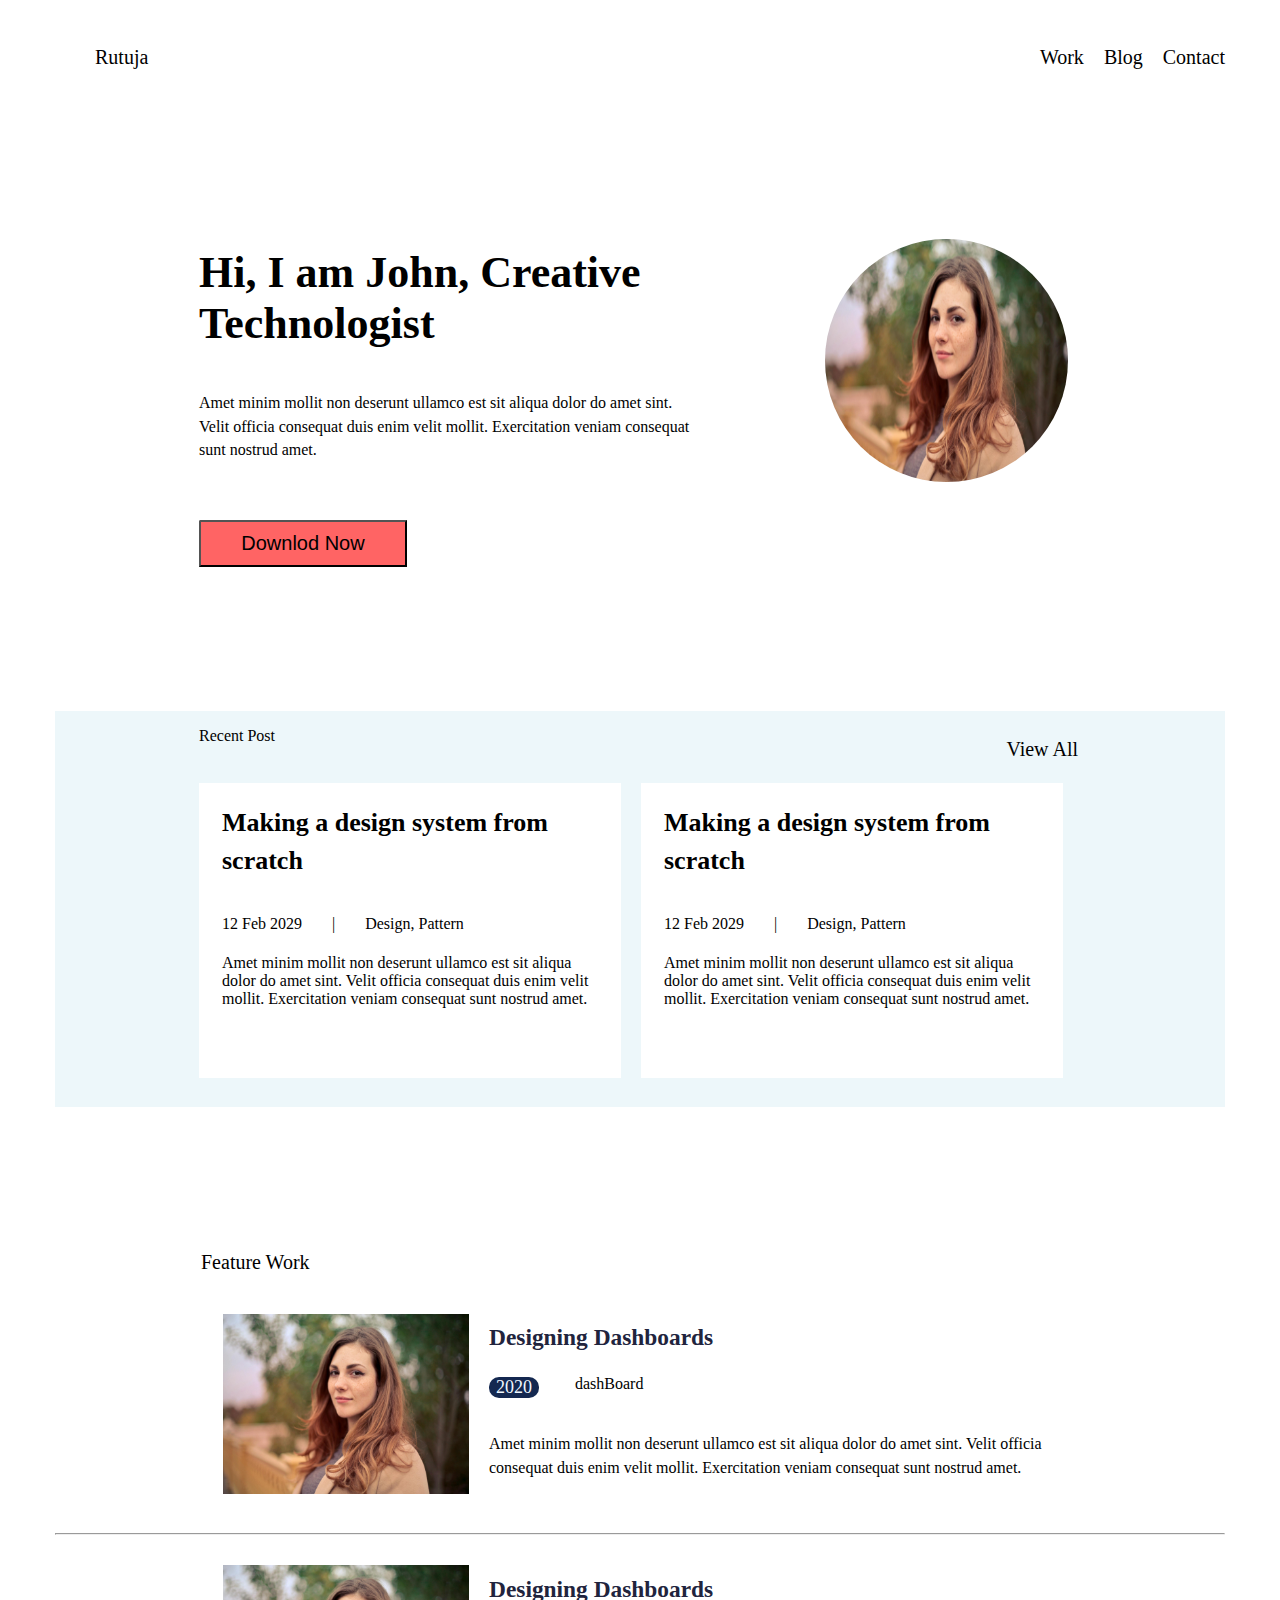
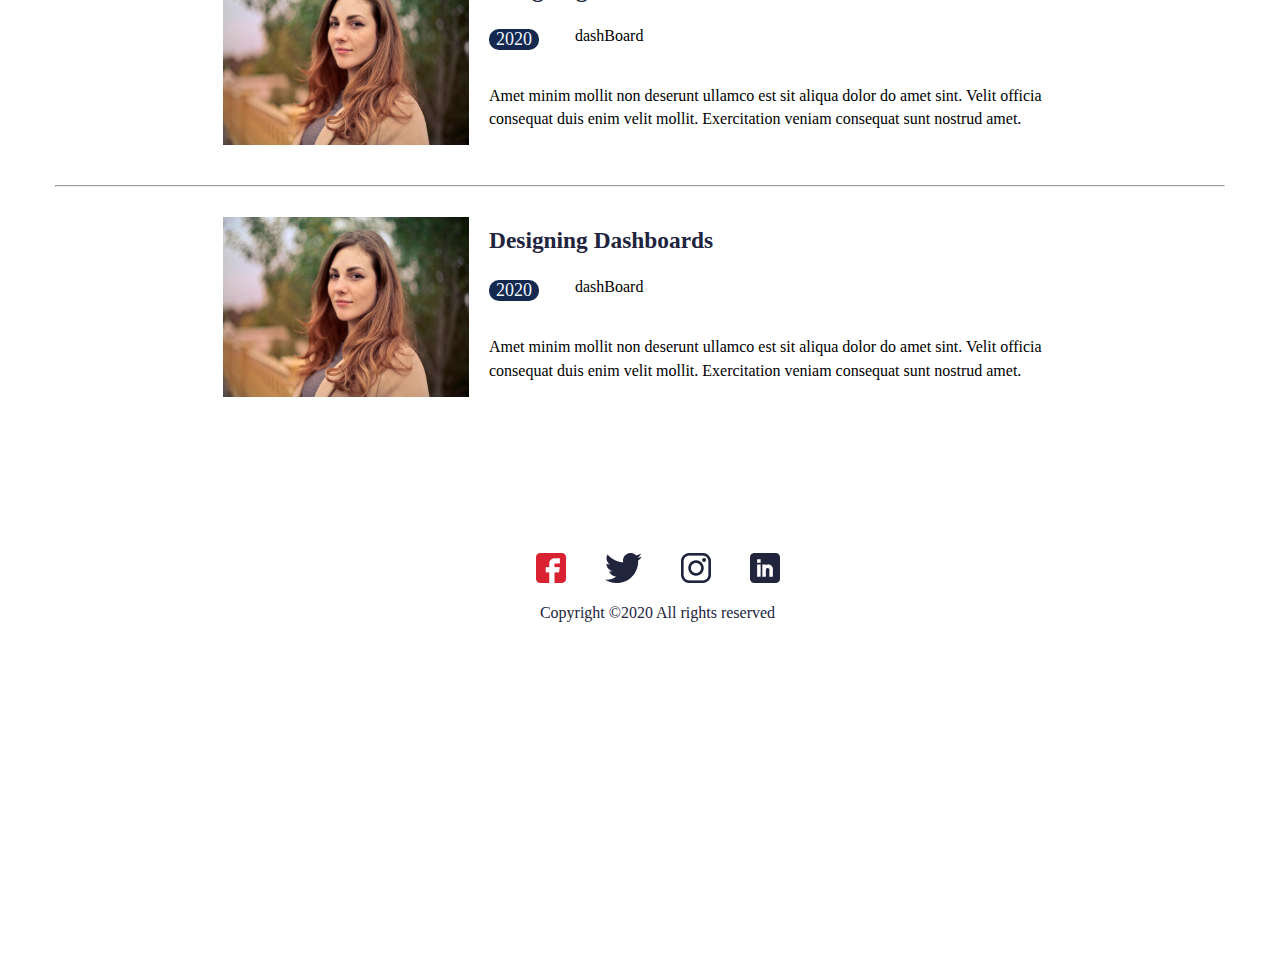
==== Assignment2/index.html @ 9e06f9a9 "Second Assignment" ====
<!DOCTYPE html>
<html lang="en">
<head>
    <meta charset="UTF-8">
    <meta name="viewport" content="width=device-width, initial-scale=1.0">
    <link rel="stylesheet" href="Css/Style.css">
    <title>Document</title>
</head>
<body>
    <div class="Container">
           <header class="Head">
             <div class="Logo">
                <ul>
                    <li><a href="#">Rutuja</a></li>
                </ul>
             </div>
                <ul class="Nav">
                    <li><a  class="nav"  href="#">Work</a></li>
                    <li><a  class="nav" href="#">Blog</a></li>
                    <li><a  class="nav" href="#">Contact</a></li>
                </ul>
           </header>

      
           <div class="MainContent">

             
              <div class="Content">
                <h1 class="Heading">Hi, I am John,
                    Creative Technologist</h1>
                <p class="paraOne">
                    Amet minim mollit non deserunt ullamco est sit aliqua dolor do amet sint. Velit officia consequat duis enim velit mollit. Exercitation veniam consequat sunt nostrud amet.
                </p>
                <button class="btn" ><a href="#">Downlod Now</a></button>
              </div>

               <div class="personLogo">
                <img class="profileImage" src="Images/person.jpg" alt="Person-profile">
               </div>
 
           </div>  

    </div>
 

    <div class="Post">
        <div class="PostHead">
             <div class="RecentPost">
                <p>Recent Post</p>
 
             </div>
             <div class="viewAll">
                <a href="#">View All</a>
             </div>

        </div>

        <div class="card">
                 <div class="CardOne one" >
                        <h3>Making a design system from scratch</h3>
                        <div class="Info">
                            <div>
                                12 Feb 2029
                            </div>
                            <span>|</span>
                            <div>
                                Design, Pattern
                            </div>
                        </div>
                         <p>Amet minim mollit non deserunt ullamco est sit aliqua dolor do amet sint. Velit officia consequat duis enim velit mollit. Exercitation veniam consequat sunt nostrud amet.</p>

                 </div>

                 <div class="CardOne two" >
                    <h3>Making a design system from scratch</h3>
                    <div class="Info">
                        <div>
                            12 Feb 2029
                        </div>
                        <span>|</span>
                        <div>
                            Design, Pattern
                        </div>
                    </div>
                     <p>Amet minim mollit non deserunt ullamco est sit aliqua dolor do amet sint. Velit officia consequat duis enim velit mollit. Exercitation veniam consequat sunt nostrud amet.</p>

             </div>
                 


        </div>





    </div>

    <div class="features">
         <div class="FeatureHead">
            <a href="#"> Feature Work</a>
         </div>


         <div class="content">

                <div class="Image">
                    <img src="Images/person.jpg" alt="Featues">
                </div>
                <div>
                <div class="FeaturesHeading">
                    <h3>Designing Dashboards</h3>
                </div>
                 <div class="Year">
                    <p class="yearColor">2020</p>
                    <p>dashBoard</p>
                 </div>

                <div class="FeatuesInformation">
                    <p>Amet minim mollit non deserunt ullamco est sit aliqua dolor do amet sint. Velit officia consequat duis enim velit mollit. Exercitation veniam consequat sunt nostrud amet.</p>
                </div>
                </div>
         </div>



         <hr>


         <div class="content">

            <div class="Image">
                <img src="Images/person.jpg" alt="Featues">
            </div>
            <div>
            <div class="FeaturesHeading">
                <h3>Designing Dashboards</h3>
            </div>
             <div class="Year">
                <p class="yearColor">2020</p>
                <p>dashBoard</p>
             </div>

            <div class="FeatuesInformation">
                <p>Amet minim mollit non deserunt ullamco est sit aliqua dolor do amet sint. Velit officia consequat duis enim velit mollit. Exercitation veniam consequat sunt nostrud amet.</p>
            </div>
            </div>
     </div>


     <hr>


     <div class="content">

        <div class="Image">
            <img src="Images/person.jpg" alt="Featues">
        </div>
        <div>
        <div class="FeaturesHeading">
            <h3>Designing Dashboards</h3>
        </div>
         <div class="Year">
            <p class="yearColor">2020</p>
            <p>dashBoard</p>
         </div>

        <div class="FeatuesInformation">
            <p>Amet minim mollit non deserunt ullamco est sit aliqua dolor do amet sint. Velit officia consequat duis enim velit mollit. Exercitation veniam consequat sunt nostrud amet.</p>
        </div>
        </div>
 </div>


    </div>


    <div class="Footer">

        <div class="FooterLogo">
            <a href="#"><img  src="Images/fb.png"/></a>
            <a href="#"><img  src="Images/Group.png"></a>
            <a href="#"><img  src="Images/insta.png"/></a>
            <a href="#"><img  src="Images/Linkedin.png"/></a>
        </div>
        <div class="text">
            <p>Copyright ©2020 All rights reserved </p>
        </div>
    </div>

 

</body>
</html>
---- Assignment2/Css/Style.css ----
.Container{
    margin: auto;
    width: 1170px;

    height: 559px;
    box-sizing:border-box;
}
.Head{
    display: flex;
    justify-content: space-between;
    margin-top: 27px;
}

ul{
    list-style: none;
    line-height: 29.38px;
    display: flex;
    justify-content:flex-end;
    gap:20px;    
}
a{
    text-decoration: none;
    font-size: 20px;
    color: black;

    width: 106px;
height: 43px;

}



.Content{
    margin-left: 144px;
}

.Heading{
    width: 506px;
    height: 105px;
    margin-top: 158px;
    font-size: 44px;
   
    
}
.paraOne{
    width: 497px;
height: 66px;
margin-top: 39px;


font-size: 16px;
font-weight: 400;
line-height: 23.5px;

}

.btn a{
    width: 167px;
    height: 21px; 
    font-size: 20px;
}
.btn{
    width: 208px;
  height: 47px;
  border-radius: 2px 0px 0px 0px;
  background-color: rgba(255, 100, 100, 1);
  margin-top: 47px;


}

.MainContent{
    display: flex;
    gap:120px;
}

.personLogo{
    width:243px;
    height: 243px;
}

.profileImage{
    width: 243px;
height: 243px;
margin-top: 150px;
border-radius: 50%;
}






/*----------------------------------------------------------------------------------------*/

.Post{
    
    margin: auto;
    width: 1170px;
    height: 396px;
    margin-top: 125px;
    box-sizing:border-box;
    background-color: rgba(237, 247, 250, 1);
}

.PostHead{
    display: flex;
    justify-content: space-between;
    margin-left: 144px;
    
}

.viewAll{
    margin-top: 27px;
    margin-right: 147px;
}

/*
 .movie-card:hover {
    transform: scale(1.03);
  }
  */

  .card{
    display: flex;
    gap:20px;
  }
  .CardOne{
     width: 422px;
     height: 295px;
     
     margin-top: 22px;
     background-color: rgba(255, 255, 255, 1);
     
  }

  .CardOne.one{
    margin-left: 144px;
  }
  .CardOne.two{
    margin-right: 146px;
  }
  .Info{
    display: flex;
    margin-left: 23px;
    gap:30px
  }

  .CardOne p{
    margin-top: 21px;
    margin-left: 23px;

    width: 368px;
    height: 117px;


  }

  .CardOne h3{
    margin-top: 21px;
    margin-left: 23px;
font-size: 26px;
line-height: 38.19px;
text-align: left;
width: 374px;
height: 85px;
}


/*-----------------------------------------------------------------------------------------------*/


.features{

    margin: auto;
    width: 1170px;
   
    margin-top: 125px;
    box-sizing:border-box;
   
}
.FeatureHead{
    margin-left: 146px;
    width: 152px;
font-size: 22px;
line-height: 60px;
text-align: left;

}

.FeaturesHeading{

    width: 305px;
    height: 44px;  
    font-size: 20px;
    line-height: 44.06px;
    color: rgba(33, 36, 61, 1);

}
.content{
    display: flex;
    gap:20px;
    margin-left: 22px;
}

.Image img{
    width: 246px;
height: 180px;
margin-left: 146px;
margin-top: 22px;


}

.Year{
    display: flex;
    gap:36px;
}

.FeatuesInformation{
    width: 594px;
height: 93px;
font-size: 16px;
line-height: 23.5px;

}

.yearColor{
    width: 50px;
    text-align: center;
    border-radius: 10px;
font-size: 18px;
background-color: rgba(20, 40, 80, 1);
color: aliceblue;
}

/*---------------------------------------------------------------------------------------------------*/
.Footer{
    margin: auto;
    width: 1170px;
    height: 396px;
    margin-top: 125px;
    box-sizing:border-box;
}

.FooterLogo{
     text-align: center;
}
.FooterLogo a{
    margin-left: 35px;
}

.text{
    text-align: center;
    
}
.text p{
    margin-left: 35px;
    color: rgba(33, 36, 61, 1);
    ;
}



@media screen and (max-width: 767px) {
    /* General Container and Body adjustments */
    .Container {
        width: 100%;
        padding: 10px;
    }

    .Head {
        align-items: center;
        margin-top: 20px;
    }

    

}
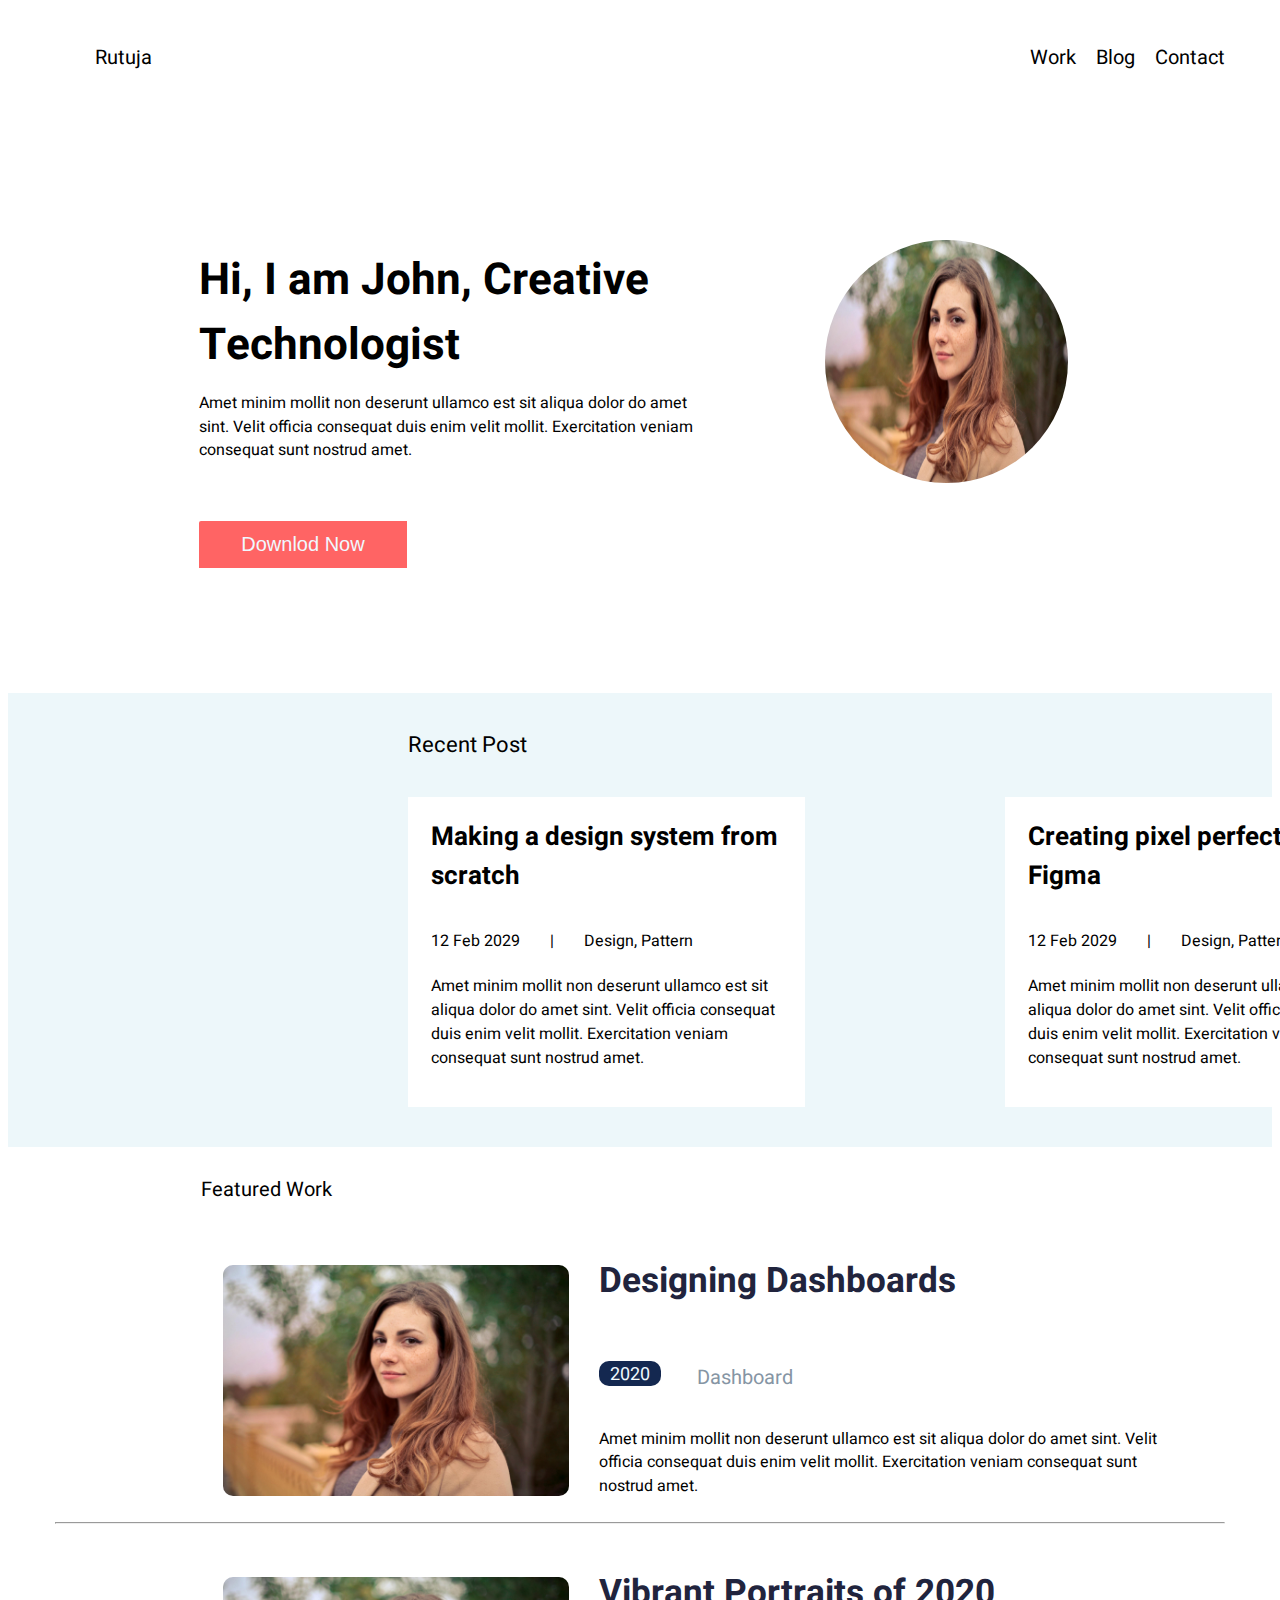
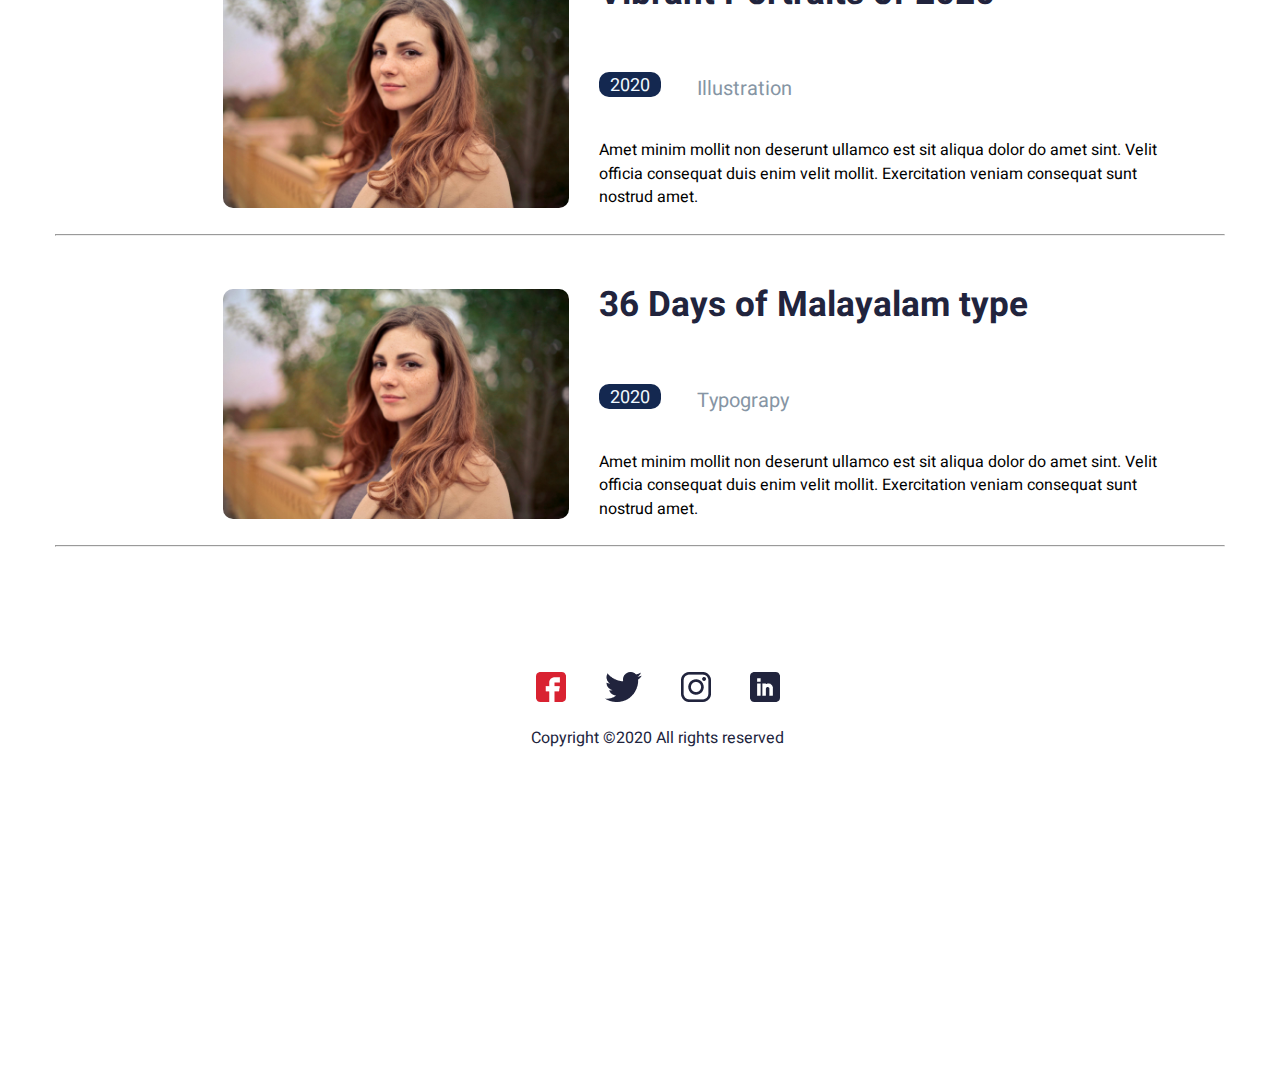
==== commit 69efd306: "Your commit message" ====
--- a/Assignment2/index.html
+++ b/Assignment2/index.html
@@ -3,10 +3,14 @@
 <head>
     <meta charset="UTF-8">
     <meta name="viewport" content="width=device-width, initial-scale=1.0">
+    <link rel="preconnect" href="https://fonts.googleapis.com">
+<link rel="preconnect" href="https://fonts.gstatic.com" crossorigin>
+<link href="https://fonts.googleapis.com/css2?family=DM+Sans:ital,opsz,wght@0,9..40,100..1000;1,9..40,100..1000&family=Heebo&family=Montserrat&family=Open+Sans:ital,wght@0,300..800;1,300..800&display=swap" rel="stylesheet">
     <link rel="stylesheet" href="Css/Style.css">
     <title>Document</title>
 </head>
 <body>
+    <main class="ContainerMain">
     <div class="Container">
            <header class="Head">
              <div class="Logo">
@@ -72,7 +76,7 @@
                  </div>
 
                  <div class="CardOne two" >
-                    <h3>Making a design system from scratch</h3>
+                    <h3>Creating pixel perfect icons in Figma</h3>
                     <div class="Info">
                         <div>
                             12 Feb 2029
@@ -98,7 +102,7 @@
 
     <div class="features">
          <div class="FeatureHead">
-            <a href="#"> Feature Work</a>
+            <a href="#"> Featured Work</a>
          </div>
 
 
@@ -107,13 +111,17 @@
                 <div class="Image">
                     <img src="Images/person.jpg" alt="Featues">
                 </div>
-                <div>
+                <div class="featuresContent">
                 <div class="FeaturesHeading">
                     <h3>Designing Dashboards</h3>
                 </div>
                  <div class="Year">
+                 <div >
                     <p class="yearColor">2020</p>
-                    <p>dashBoard</p>
+                </div>
+                   <div class="work">
+                    <p>Dashboard</p>
+                </div>
                  </div>
 
                 <div class="FeatuesInformation">
@@ -134,11 +142,15 @@
             </div>
             <div>
             <div class="FeaturesHeading">
-                <h3>Designing Dashboards</h3>
+                <h3>Vibrant Portraits of 2020</h3>
             </div>
              <div class="Year">
-                <p class="yearColor">2020</p>
-                <p>dashBoard</p>
+                <div >
+                    <p class="yearColor">2020</p>
+                </div>
+                   <div class="work">
+                    <p>Illustration</p>
+                </div>
              </div>
 
             <div class="FeatuesInformation">
@@ -158,11 +170,15 @@
         </div>
         <div>
         <div class="FeaturesHeading">
-            <h3>Designing Dashboards</h3>
+            <h3>36 Days of Malayalam type</h3>
         </div>
          <div class="Year">
-            <p class="yearColor">2020</p>
-            <p>dashBoard</p>
+            <div >
+                <p class="yearColor">2020</p>
+            </div>
+               <div class="work">
+                <p>Typograpy</p>
+            </div>
          </div>
 
         <div class="FeatuesInformation">
@@ -170,7 +186,7 @@
         </div>
         </div>
  </div>
-
+<hr>
 
     </div>
 
@@ -178,7 +194,7 @@
     <div class="Footer">
 
         <div class="FooterLogo">
-            <a href="#"><img  src="Images/fb.png"/></a>
+            <a  href="#"><img  src="Images/fb.png"/></a>
             <a href="#"><img  src="Images/Group.png"></a>
             <a href="#"><img  src="Images/insta.png"/></a>
             <a href="#"><img  src="Images/Linkedin.png"/></a>
@@ -188,7 +204,7 @@
         </div>
     </div>
 
- 
+</main>
 
 </body>
 </html>--- a/Assignment2/Css/Style.css
+++ b/Assignment2/Css/Style.css
@@ -1,15 +1,24 @@
-
+.ContainerMain{
+    margin: 0;
+    padding: 0;
+    box-sizing: border-box;
+    margin: auto;
+    width: 100%;
+    font-family: "Heebo", serif;
+    
+}
 .Container{
     margin: auto;
     width: 1170px;
-
-    height: 559px;
-    box-sizing:border-box;
-}
+}
+
+
+
 .Head{
     display: flex;
     justify-content: space-between;
     margin-top: 27px;
+    
 }
 
 ul{
@@ -18,12 +27,17 @@
     display: flex;
     justify-content:flex-end;
     gap:20px;    
+    
+}
+a:hover{
+    transform: scale(1.1);
+    color: brown;
 }
 a{
     text-decoration: none;
     font-size: 20px;
     color: black;
-
+     
     width: 106px;
 height: 43px;
 
@@ -59,15 +73,21 @@
     width: 167px;
     height: 21px; 
     font-size: 20px;
+    color: aliceblue;
 }
 .btn{
     width: 208px;
+    border: rgba(255, 100, 100, 1);
   height: 47px;
   border-radius: 2px 0px 0px 0px;
   background-color: rgba(255, 100, 100, 1);
   margin-top: 47px;
 
 
+}
+
+.btn:hover{
+    transform: scale(1.1);
 }
 
 .MainContent{
@@ -96,51 +116,55 @@
 
 .Post{
     
-    margin: auto;
-    width: 1170px;
-    height: 396px;
+    
+    width: 100%;
+    padding-left: 400px;
     margin-top: 125px;
     box-sizing:border-box;
     background-color: rgba(237, 247, 250, 1);
 }
 
 .PostHead{
+    
+    width: 1170px;
     display: flex;
     justify-content: space-between;
-    margin-left: 144px;
+   
     
 }
 
 .viewAll{
     margin-top: 27px;
     margin-right: 147px;
-}
-
-/*
- .movie-card:hover {
-    transform: scale(1.03);
-  }
-  */
+    font-size: 16px;
+}
 
   .card{
-    display: flex;
-    gap:20px;
+     margin-right: 200px;
+    display: flex;
+   gap:200px;
+    padding-bottom: 40px;
+  }
+
+  .CardOne:hover{
+    transform: scale(-10px);
+    box-shadow: 0 6px 10px rgba(0,0,0,0.15);
   }
   .CardOne{
-     width: 422px;
-     height: 295px;
-     
-     margin-top: 22px;
+    width: 418px; 
+
      background-color: rgba(255, 255, 255, 1);
-     
-  }
-
-  .CardOne.one{
-    margin-left: 144px;
-  }
-  .CardOne.two{
-    margin-right: 146px;
-  }
+  }
+
+
+  
+
+  .RecentPost{
+    font-size: 22px;
+    line-height: 60px;
+  }
+
+  
   .Info{
     display: flex;
     margin-left: 23px;
@@ -175,40 +199,42 @@
 
     margin: auto;
     width: 1170px;
-   
-    margin-top: 125px;
-    box-sizing:border-box;
-   
+    margin-top: 12px;
 }
 .FeatureHead{
     margin-left: 146px;
-    width: 152px;
 font-size: 22px;
 line-height: 60px;
-text-align: left;
 
 }
 
 .FeaturesHeading{
 
-    width: 305px;
-    height: 44px;  
-    font-size: 20px;
-    line-height: 44.06px;
+    width: 500px;
+    font-size: 30px;
     color: rgba(33, 36, 61, 1);
 
 }
+.FeaturesHeading:hover{
+    color: rgb(56, 2, 2);
+
+}
 .content{
     display: flex;
-    gap:20px;
+    gap:30px;
     margin-left: 22px;
 }
 
+.content:hover{
+    transform: scale(-10px);
+    box-shadow: 0 6px 10px rgba(0,0,0,0.15);
+  }
+
 .Image img{
-    width: 246px;
-height: 180px;
+    width: 346px;
 margin-left: 146px;
-margin-top: 22px;
+margin-top: 45px;
+border-radius: 10px;
 
 
 }
@@ -220,19 +246,27 @@
 
 .FeatuesInformation{
     width: 594px;
-height: 93px;
 font-size: 16px;
 line-height: 23.5px;
 
 }
 
+.work{
+    font-size: 20px;
+    color: rgba(134, 149, 164, 1);
+}
+
 .yearColor{
-    width: 50px;
+
+
+    width: 62px;
+height: 25px;
+
     text-align: center;
     border-radius: 10px;
-font-size: 18px;
-background-color: rgba(20, 40, 80, 1);
-color: aliceblue;
+    font-size: 18px;
+    background-color: rgba(20, 40, 80, 1);
+    color: aliceblue;
 }
 
 /*---------------------------------------------------------------------------------------------------*/
@@ -247,8 +281,13 @@
 .FooterLogo{
      text-align: center;
 }
+
+
 .FooterLogo a{
     margin-left: 35px;
+}
+.FooterLogo img:hover{
+    transform: scale(1.2);
 }
 
 .text{
@@ -275,6 +314,254 @@
         margin-top: 20px;
     }
 
-    
-
-}
+    .MainContent{
+        flex-direction: column-reverse;
+        justify-content: center; 
+    }
+    .Content{
+        width: 312px;
+        margin-right: 43px;
+    }
+    .personLogo{
+        margin-left: 57px;
+    }
+
+
+    .Heading{
+        width: 312px;
+        height: 120px;
+        margin-right: 500px;
+        
+    }
+
+    .paraOne{
+        width: 312px;
+        margin-right: 500px;
+        margin-top: 90px;
+    }
+
+    .card{
+        flex-direction: column-reverse;
+    }
+
+    .PostHead{
+        align-items: center;
+        margin-top: 20px;
+        margin-right: 500px;
+    }
+
+
+    .Post{
+        width: 100%;
+        padding: 10px;
+    }
+    .features{
+        width: 100%;
+        padding: 10px; 
+    }
+
+    .content{
+        flex-direction: column;
+    }
+
+
+
+
+    
+    .Container {
+        width: 375px; 
+        padding: 20px;
+       
+    }
+
+    .Head {
+        justify-content: space-between;
+        align-items: center;
+        padding: 10px;
+    }
+
+
+    .MainContent {
+        
+        justify-content: space-between;
+        align-items: center;
+    }
+
+    .features{
+        width: 100%;
+        flex-direction: column;
+    }
+
+    .content{
+        width: 767px;
+        flex-direction: column;
+    }
+
+    .CardOne {
+       
+        padding: 20px;
+        border: 1px solid #ddd;
+        border-radius: 8px;
+    }
+
+    .FeaturesHeading h3 {
+        font-size: 18px;
+    }
+
+    .PostHead{
+        width: 767px;
+        justify-content: space-between;
+        flex-wrap: wrap;
+    }
+
+    .Year p {
+        font-size: 14px;
+        margin-right: 10px;
+    }
+
+    .FeatuesInformation {
+        width: 100%;
+        font-size: 12px;
+       
+    }
+
+    .Image img {
+        width: 346px;
+        margin-top: 45px;
+        border-radius: 10px;
+    }
+
+
+  
+
+
+}
+
+
+
+
+
+/* @media screen and (max-width: 320px) {
+   
+   
+
+    
+   
+
+    .Logo ul {
+        list-style-type: none;
+    }
+
+    .Logo ul li a {
+        font-size: 24px;
+        font-weight: bold;
+    }
+
+    .Nav {
+        display: flex;
+        gap: 20px;
+    }
+
+    .Nav li a {
+        text-decoration: none;
+        font-size: 16px;
+        color: #333;
+    }
+
+   
+   
+
+    .Heading {
+        font-size: 36px;
+        margin-right: 30px;
+        line-height: 1.4;
+    }
+
+    .paraOne {
+        font-size: 18px;
+        max-width: 600px;
+    }
+
+    .btn a {
+        text-decoration: none;
+        color: #fff;
+        background-color: #007bff;
+        padding: 10px 20px;
+        border-radius: 5px;
+    }
+
+    .personLogo {
+        margin-left: 50px;
+    }
+
+    .card {
+        display: flex;
+        gap: 20px;
+        flex-wrap: wrap;
+        justify-content: space-between;
+    }
+
+    
+
+    .CardOne h3 {
+        font-size: 18px;
+        margin-bottom: 10px;
+    }
+
+    .CardOne .Info {
+        font-size: 14px;
+        color: #777;
+        margin-bottom: 10px;
+    }
+
+    .PostHead {
+        display: flex;
+        justify-content: space-between;
+        align-items: center;
+    }
+
+    .viewAll a {
+        font-size: 16px;
+        text-decoration: none;
+        color: #007bff;
+    }
+
+    
+    .features {
+        margin-top: 40px;
+    }
+
+    .FeatureHead a {
+        font-size: 22px;
+        font-weight: bold;
+    }
+
+    .featuresContent {
+        display: flex;
+        gap: 20px;
+        flex-wrap: wrap;
+        justify-content: space-between;
+    }
+
+    
+    
+  
+    .Footer {
+        display: flex;
+        justify-content: space-between;
+        align-items: center;
+        margin-top: 40px;
+    }
+
+    .FooterLogo a img {
+        width: 24px;
+        height: 24px;
+        margin: 0 10px;
+    }
+
+    .text p {
+        font-size: 14px;
+        color: #777;
+    }
+} */
+
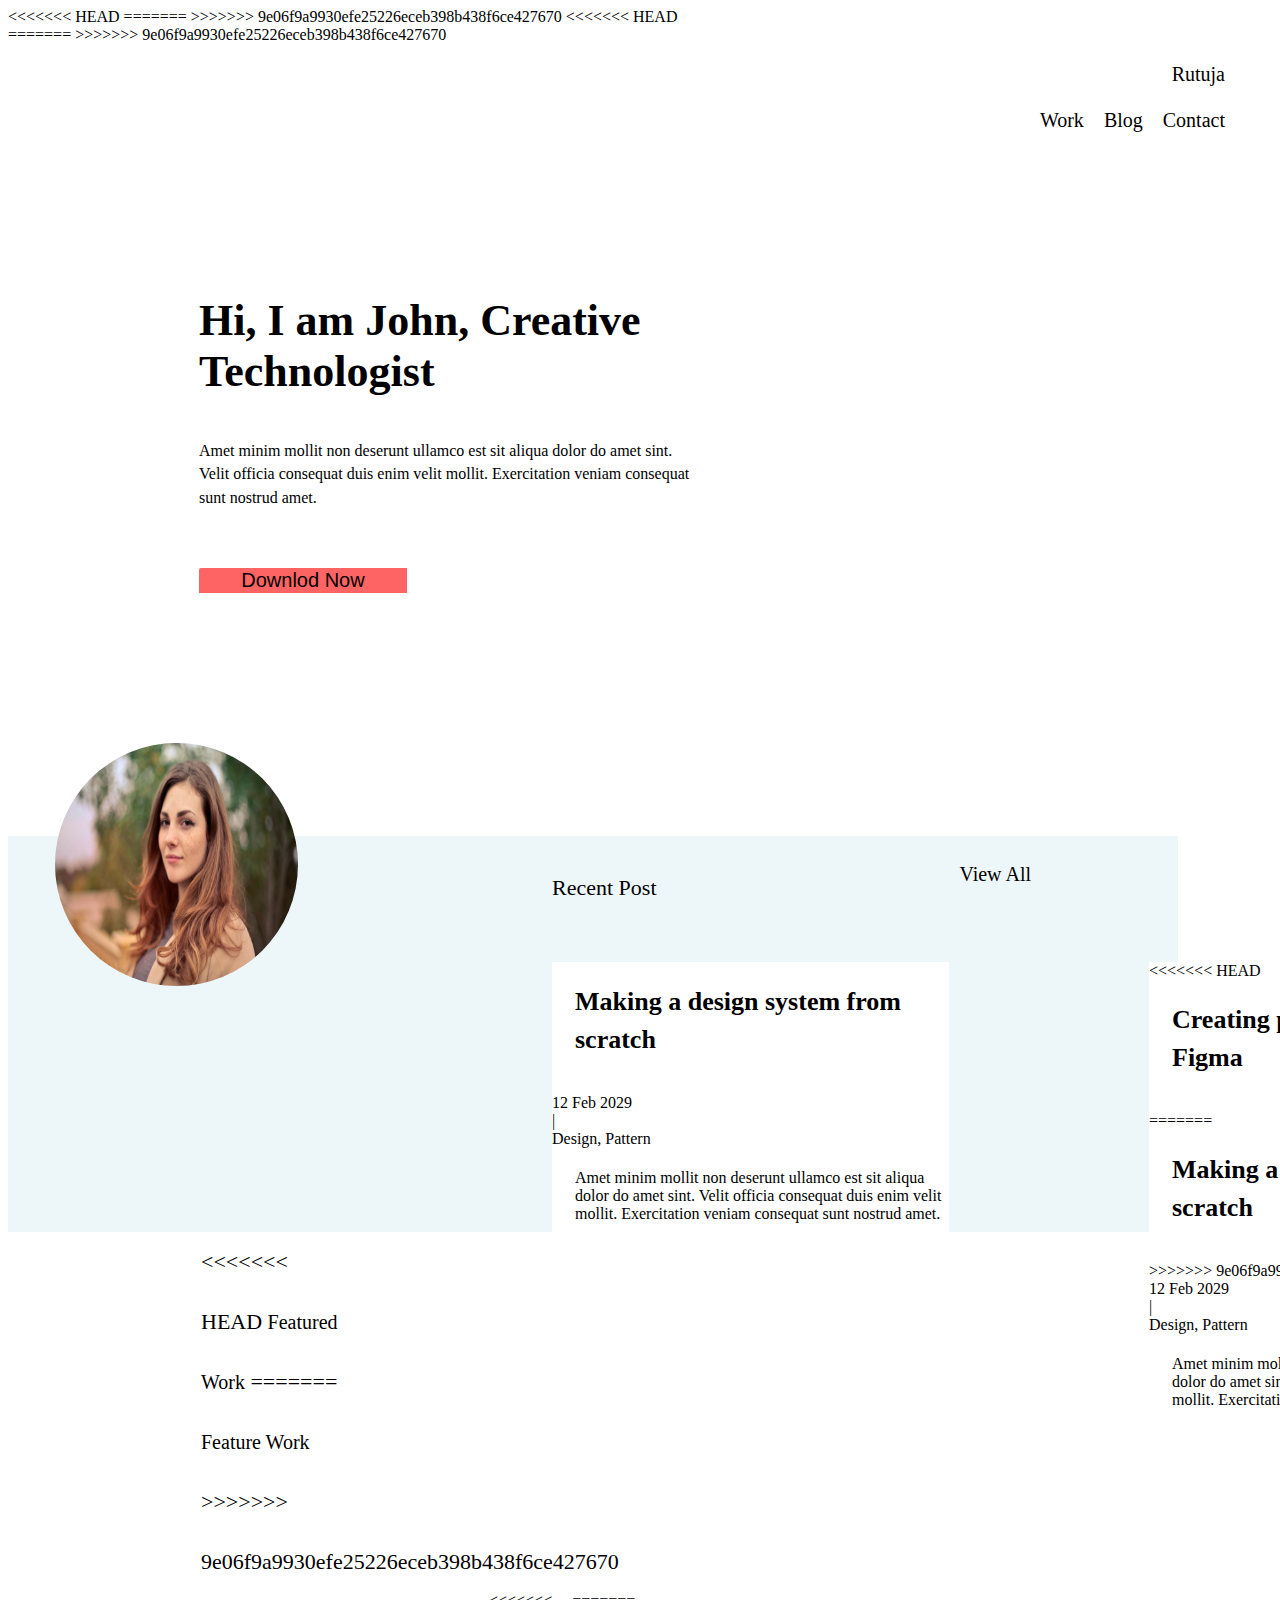
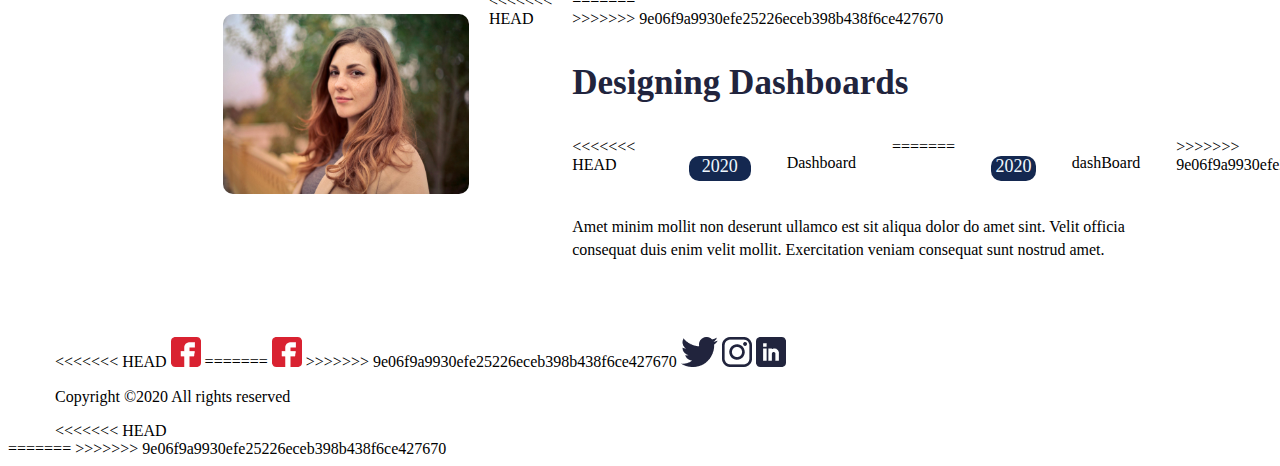
==== commit 9b093b69: "add" ====
--- a/Assignment2/index.html
+++ b/Assignment2/index.html
@@ -3,14 +3,20 @@
 <head>
     <meta charset="UTF-8">
     <meta name="viewport" content="width=device-width, initial-scale=1.0">
+<<<<<<< HEAD
     <link rel="preconnect" href="https://fonts.googleapis.com">
 <link rel="preconnect" href="https://fonts.gstatic.com" crossorigin>
 <link href="https://fonts.googleapis.com/css2?family=DM+Sans:ital,opsz,wght@0,9..40,100..1000;1,9..40,100..1000&family=Heebo&family=Montserrat&family=Open+Sans:ital,wght@0,300..800;1,300..800&display=swap" rel="stylesheet">
+=======
+>>>>>>> 9e06f9a9930efe25226eceb398b438f6ce427670
     <link rel="stylesheet" href="Css/Style.css">
     <title>Document</title>
 </head>
 <body>
+<<<<<<< HEAD
     <main class="ContainerMain">
+=======
+>>>>>>> 9e06f9a9930efe25226eceb398b438f6ce427670
     <div class="Container">
            <header class="Head">
              <div class="Logo">
@@ -76,7 +82,11 @@
                  </div>
 
                  <div class="CardOne two" >
+<<<<<<< HEAD
                     <h3>Creating pixel perfect icons in Figma</h3>
+=======
+                    <h3>Making a design system from scratch</h3>
+>>>>>>> 9e06f9a9930efe25226eceb398b438f6ce427670
                     <div class="Info">
                         <div>
                             12 Feb 2029
@@ -102,7 +112,11 @@
 
     <div class="features">
          <div class="FeatureHead">
+<<<<<<< HEAD
             <a href="#"> Featured Work</a>
+=======
+            <a href="#"> Feature Work</a>
+>>>>>>> 9e06f9a9930efe25226eceb398b438f6ce427670
          </div>
 
 
@@ -111,17 +125,26 @@
                 <div class="Image">
                     <img src="Images/person.jpg" alt="Featues">
                 </div>
+<<<<<<< HEAD
                 <div class="featuresContent">
+=======
+                <div>
+>>>>>>> 9e06f9a9930efe25226eceb398b438f6ce427670
                 <div class="FeaturesHeading">
                     <h3>Designing Dashboards</h3>
                 </div>
                  <div class="Year">
+<<<<<<< HEAD
                  <div >
                     <p class="yearColor">2020</p>
                 </div>
                    <div class="work">
                     <p>Dashboard</p>
                 </div>
+=======
+                    <p class="yearColor">2020</p>
+                    <p>dashBoard</p>
+>>>>>>> 9e06f9a9930efe25226eceb398b438f6ce427670
                  </div>
 
                 <div class="FeatuesInformation">
@@ -142,6 +165,7 @@
             </div>
             <div>
             <div class="FeaturesHeading">
+<<<<<<< HEAD
                 <h3>Vibrant Portraits of 2020</h3>
             </div>
              <div class="Year">
@@ -151,6 +175,13 @@
                    <div class="work">
                     <p>Illustration</p>
                 </div>
+=======
+                <h3>Designing Dashboards</h3>
+            </div>
+             <div class="Year">
+                <p class="yearColor">2020</p>
+                <p>dashBoard</p>
+>>>>>>> 9e06f9a9930efe25226eceb398b438f6ce427670
              </div>
 
             <div class="FeatuesInformation">
@@ -170,6 +201,7 @@
         </div>
         <div>
         <div class="FeaturesHeading">
+<<<<<<< HEAD
             <h3>36 Days of Malayalam type</h3>
         </div>
          <div class="Year">
@@ -179,6 +211,13 @@
                <div class="work">
                 <p>Typograpy</p>
             </div>
+=======
+            <h3>Designing Dashboards</h3>
+        </div>
+         <div class="Year">
+            <p class="yearColor">2020</p>
+            <p>dashBoard</p>
+>>>>>>> 9e06f9a9930efe25226eceb398b438f6ce427670
          </div>
 
         <div class="FeatuesInformation">
@@ -186,7 +225,11 @@
         </div>
         </div>
  </div>
+<<<<<<< HEAD
 <hr>
+=======
+
+>>>>>>> 9e06f9a9930efe25226eceb398b438f6ce427670
 
     </div>
 
@@ -194,7 +237,11 @@
     <div class="Footer">
 
         <div class="FooterLogo">
+<<<<<<< HEAD
             <a  href="#"><img  src="Images/fb.png"/></a>
+=======
+            <a href="#"><img  src="Images/fb.png"/></a>
+>>>>>>> 9e06f9a9930efe25226eceb398b438f6ce427670
             <a href="#"><img  src="Images/Group.png"></a>
             <a href="#"><img  src="Images/insta.png"/></a>
             <a href="#"><img  src="Images/Linkedin.png"/></a>
@@ -204,7 +251,11 @@
         </div>
     </div>
 
+<<<<<<< HEAD
 </main>
+=======
+ 
+>>>>>>> 9e06f9a9930efe25226eceb398b438f6ce427670
 
 </body>
 </html>--- a/Assignment2/Css/Style.css
+++ b/Assignment2/Css/Style.css
@@ -1,3 +1,4 @@
+<<<<<<< HEAD
 .ContainerMain{
     margin: 0;
     padding: 0;
@@ -14,11 +15,24 @@
 
 
 
+=======
+
+.Container{
+    margin: auto;
+    width: 1170px;
+
+    height: 559px;
+    box-sizing:border-box;
+}
+>>>>>>> 9e06f9a9930efe25226eceb398b438f6ce427670
 .Head{
     display: flex;
     justify-content: space-between;
     margin-top: 27px;
-    
+<<<<<<< HEAD
+    
+=======
+>>>>>>> 9e06f9a9930efe25226eceb398b438f6ce427670
 }
 
 ul{
@@ -27,17 +41,24 @@
     display: flex;
     justify-content:flex-end;
     gap:20px;    
+<<<<<<< HEAD
     
 }
 a:hover{
     transform: scale(1.1);
     color: brown;
+=======
+>>>>>>> 9e06f9a9930efe25226eceb398b438f6ce427670
 }
 a{
     text-decoration: none;
     font-size: 20px;
     color: black;
+<<<<<<< HEAD
      
+=======
+
+>>>>>>> 9e06f9a9930efe25226eceb398b438f6ce427670
     width: 106px;
 height: 43px;
 
@@ -73,11 +94,17 @@
     width: 167px;
     height: 21px; 
     font-size: 20px;
+<<<<<<< HEAD
     color: aliceblue;
 }
 .btn{
     width: 208px;
     border: rgba(255, 100, 100, 1);
+=======
+}
+.btn{
+    width: 208px;
+>>>>>>> 9e06f9a9930efe25226eceb398b438f6ce427670
   height: 47px;
   border-radius: 2px 0px 0px 0px;
   background-color: rgba(255, 100, 100, 1);
@@ -86,10 +113,13 @@
 
 }
 
+<<<<<<< HEAD
 .btn:hover{
     transform: scale(1.1);
 }
 
+=======
+>>>>>>> 9e06f9a9930efe25226eceb398b438f6ce427670
 .MainContent{
     display: flex;
     gap:120px;
@@ -116,26 +146,39 @@
 
 .Post{
     
+<<<<<<< HEAD
     
     width: 100%;
     padding-left: 400px;
+=======
+    margin: auto;
+    width: 1170px;
+    height: 396px;
+>>>>>>> 9e06f9a9930efe25226eceb398b438f6ce427670
     margin-top: 125px;
     box-sizing:border-box;
     background-color: rgba(237, 247, 250, 1);
 }
 
 .PostHead{
+<<<<<<< HEAD
     
     width: 1170px;
     display: flex;
     justify-content: space-between;
    
+=======
+    display: flex;
+    justify-content: space-between;
+    margin-left: 144px;
+>>>>>>> 9e06f9a9930efe25226eceb398b438f6ce427670
     
 }
 
 .viewAll{
     margin-top: 27px;
     margin-right: 147px;
+<<<<<<< HEAD
     font-size: 16px;
 }
 
@@ -165,6 +208,35 @@
   }
 
   
+=======
+}
+
+/*
+ .movie-card:hover {
+    transform: scale(1.03);
+  }
+  */
+
+  .card{
+    display: flex;
+    gap:20px;
+  }
+  .CardOne{
+     width: 422px;
+     height: 295px;
+     
+     margin-top: 22px;
+     background-color: rgba(255, 255, 255, 1);
+     
+  }
+
+  .CardOne.one{
+    margin-left: 144px;
+  }
+  .CardOne.two{
+    margin-right: 146px;
+  }
+>>>>>>> 9e06f9a9930efe25226eceb398b438f6ce427670
   .Info{
     display: flex;
     margin-left: 23px;
@@ -199,17 +271,32 @@
 
     margin: auto;
     width: 1170px;
+<<<<<<< HEAD
     margin-top: 12px;
 }
 .FeatureHead{
     margin-left: 146px;
 font-size: 22px;
 line-height: 60px;
+=======
+   
+    margin-top: 125px;
+    box-sizing:border-box;
+   
+}
+.FeatureHead{
+    margin-left: 146px;
+    width: 152px;
+font-size: 22px;
+line-height: 60px;
+text-align: left;
+>>>>>>> 9e06f9a9930efe25226eceb398b438f6ce427670
 
 }
 
 .FeaturesHeading{
 
+<<<<<<< HEAD
     width: 500px;
     font-size: 30px;
     color: rgba(33, 36, 61, 1);
@@ -235,6 +322,26 @@
 margin-left: 146px;
 margin-top: 45px;
 border-radius: 10px;
+=======
+    width: 305px;
+    height: 44px;  
+    font-size: 20px;
+    line-height: 44.06px;
+    color: rgba(33, 36, 61, 1);
+
+}
+.content{
+    display: flex;
+    gap:20px;
+    margin-left: 22px;
+}
+
+.Image img{
+    width: 246px;
+height: 180px;
+margin-left: 146px;
+margin-top: 22px;
+>>>>>>> 9e06f9a9930efe25226eceb398b438f6ce427670
 
 
 }
@@ -246,11 +353,16 @@
 
 .FeatuesInformation{
     width: 594px;
+<<<<<<< HEAD
+=======
+height: 93px;
+>>>>>>> 9e06f9a9930efe25226eceb398b438f6ce427670
 font-size: 16px;
 line-height: 23.5px;
 
 }
 
+<<<<<<< HEAD
 .work{
     font-size: 20px;
     color: rgba(134, 149, 164, 1);
@@ -267,6 +379,15 @@
     font-size: 18px;
     background-color: rgba(20, 40, 80, 1);
     color: aliceblue;
+=======
+.yearColor{
+    width: 50px;
+    text-align: center;
+    border-radius: 10px;
+font-size: 18px;
+background-color: rgba(20, 40, 80, 1);
+color: aliceblue;
+>>>>>>> 9e06f9a9930efe25226eceb398b438f6ce427670
 }
 
 /*---------------------------------------------------------------------------------------------------*/
@@ -281,6 +402,7 @@
 .FooterLogo{
      text-align: center;
 }
+<<<<<<< HEAD
 
 
 .FooterLogo a{
@@ -289,6 +411,11 @@
 .FooterLogo img:hover{
     transform: scale(1.2);
 }
+=======
+.FooterLogo a{
+    margin-left: 35px;
+}
+>>>>>>> 9e06f9a9930efe25226eceb398b438f6ce427670
 
 .text{
     text-align: center;
@@ -314,6 +441,7 @@
         margin-top: 20px;
     }
 
+<<<<<<< HEAD
     .MainContent{
         flex-direction: column-reverse;
         justify-content: center; 
@@ -565,3 +693,8 @@
     }
 } */
 
+=======
+    
+
+}
+>>>>>>> 9e06f9a9930efe25226eceb398b438f6ce427670
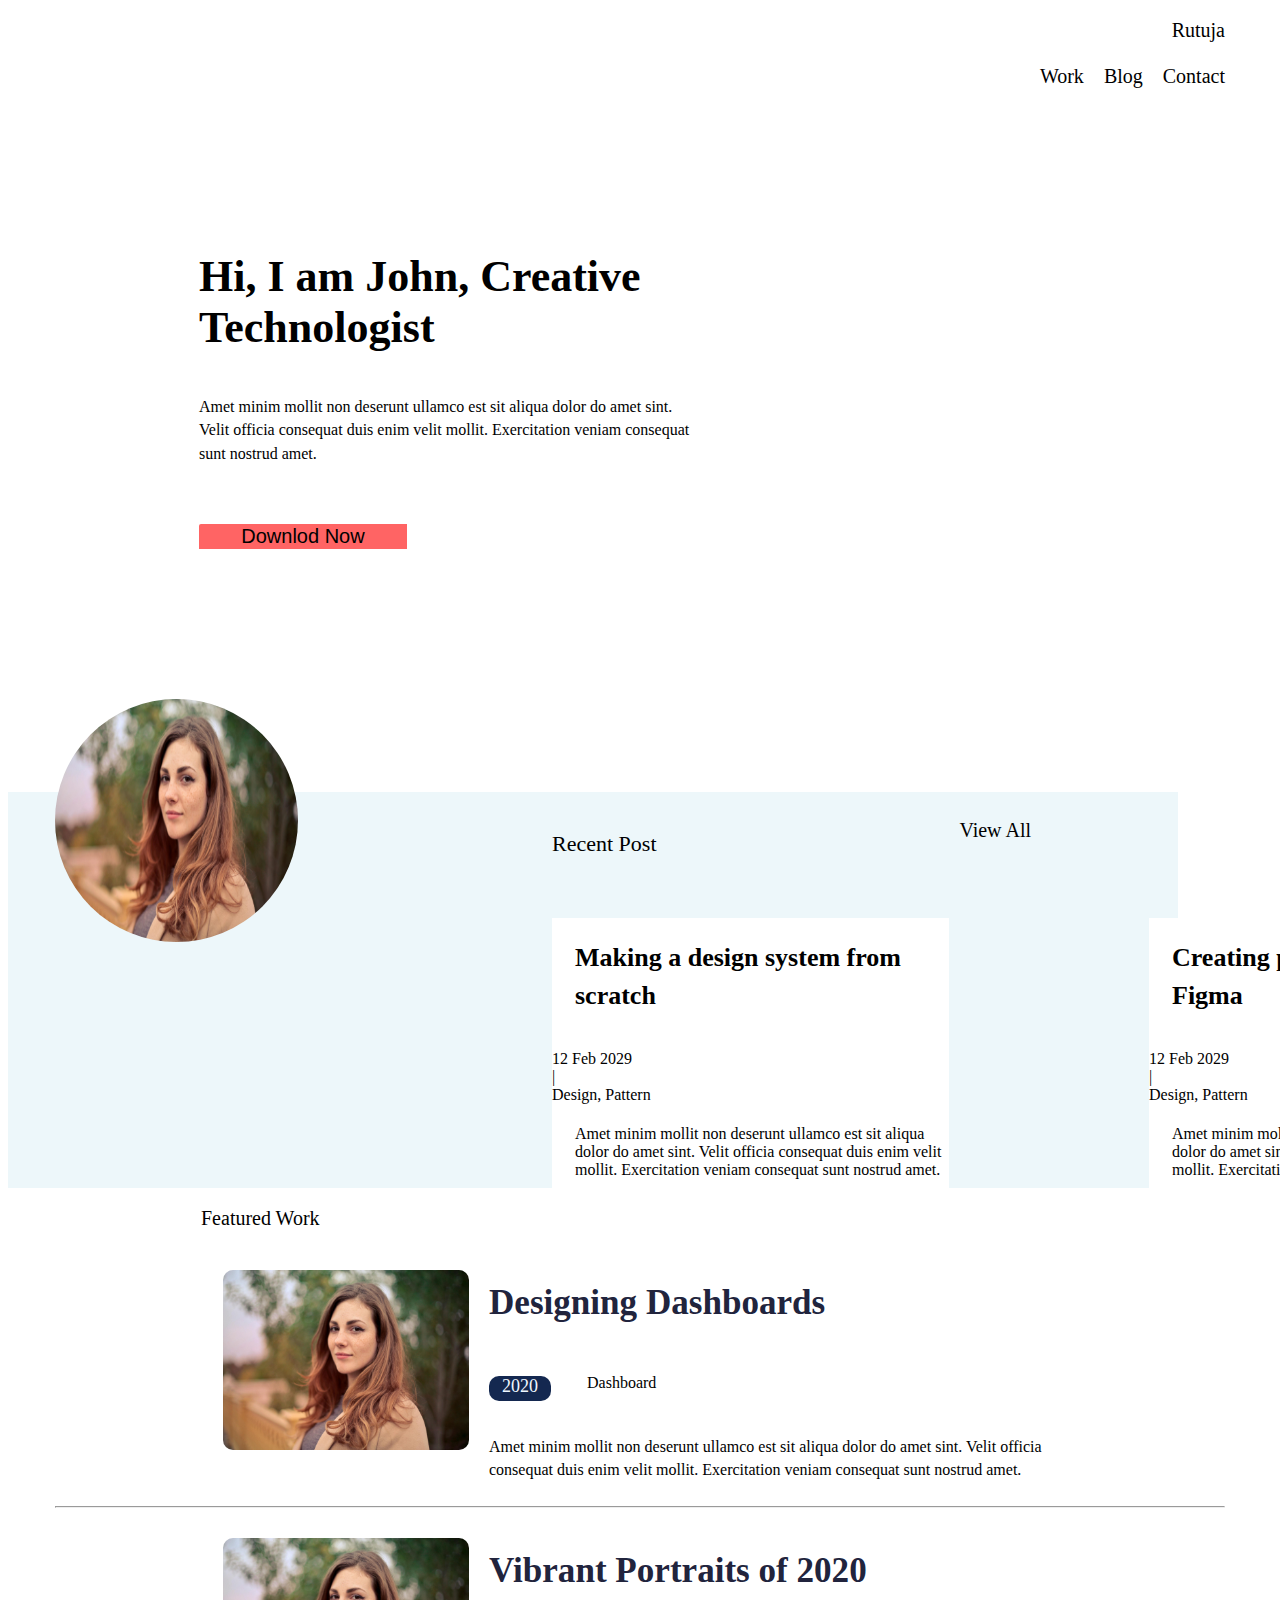
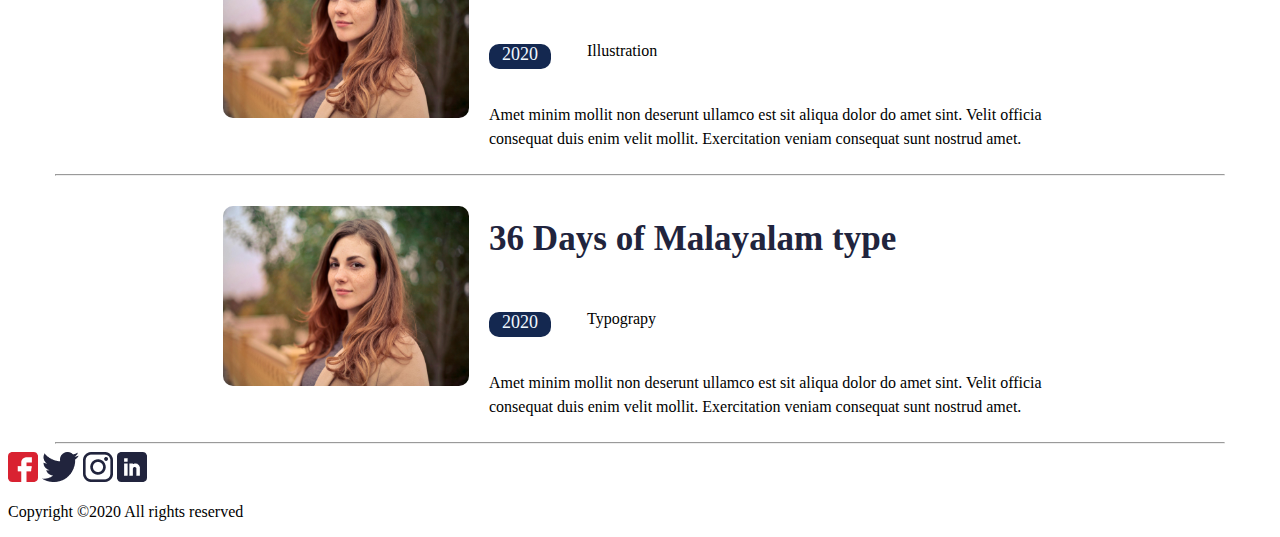
==== commit c6ee26fa: "add" ====
--- a/Assignment2/index.html
+++ b/Assignment2/index.html
@@ -3,20 +3,14 @@
 <head>
     <meta charset="UTF-8">
     <meta name="viewport" content="width=device-width, initial-scale=1.0">
-<<<<<<< HEAD
     <link rel="preconnect" href="https://fonts.googleapis.com">
 <link rel="preconnect" href="https://fonts.gstatic.com" crossorigin>
 <link href="https://fonts.googleapis.com/css2?family=DM+Sans:ital,opsz,wght@0,9..40,100..1000;1,9..40,100..1000&family=Heebo&family=Montserrat&family=Open+Sans:ital,wght@0,300..800;1,300..800&display=swap" rel="stylesheet">
-=======
->>>>>>> 9e06f9a9930efe25226eceb398b438f6ce427670
     <link rel="stylesheet" href="Css/Style.css">
     <title>Document</title>
 </head>
 <body>
-<<<<<<< HEAD
     <main class="ContainerMain">
-=======
->>>>>>> 9e06f9a9930efe25226eceb398b438f6ce427670
     <div class="Container">
            <header class="Head">
              <div class="Logo">
@@ -82,11 +76,7 @@
                  </div>
 
                  <div class="CardOne two" >
-<<<<<<< HEAD
                     <h3>Creating pixel perfect icons in Figma</h3>
-=======
-                    <h3>Making a design system from scratch</h3>
->>>>>>> 9e06f9a9930efe25226eceb398b438f6ce427670
                     <div class="Info">
                         <div>
                             12 Feb 2029
@@ -112,11 +102,7 @@
 
     <div class="features">
          <div class="FeatureHead">
-<<<<<<< HEAD
             <a href="#"> Featured Work</a>
-=======
-            <a href="#"> Feature Work</a>
->>>>>>> 9e06f9a9930efe25226eceb398b438f6ce427670
          </div>
 
 
@@ -125,26 +111,17 @@
                 <div class="Image">
                     <img src="Images/person.jpg" alt="Featues">
                 </div>
-<<<<<<< HEAD
                 <div class="featuresContent">
-=======
-                <div>
->>>>>>> 9e06f9a9930efe25226eceb398b438f6ce427670
                 <div class="FeaturesHeading">
                     <h3>Designing Dashboards</h3>
                 </div>
                  <div class="Year">
-<<<<<<< HEAD
                  <div >
                     <p class="yearColor">2020</p>
                 </div>
                    <div class="work">
                     <p>Dashboard</p>
                 </div>
-=======
-                    <p class="yearColor">2020</p>
-                    <p>dashBoard</p>
->>>>>>> 9e06f9a9930efe25226eceb398b438f6ce427670
                  </div>
 
                 <div class="FeatuesInformation">
@@ -165,7 +142,6 @@
             </div>
             <div>
             <div class="FeaturesHeading">
-<<<<<<< HEAD
                 <h3>Vibrant Portraits of 2020</h3>
             </div>
              <div class="Year">
@@ -175,13 +151,6 @@
                    <div class="work">
                     <p>Illustration</p>
                 </div>
-=======
-                <h3>Designing Dashboards</h3>
-            </div>
-             <div class="Year">
-                <p class="yearColor">2020</p>
-                <p>dashBoard</p>
->>>>>>> 9e06f9a9930efe25226eceb398b438f6ce427670
              </div>
 
             <div class="FeatuesInformation">
@@ -201,7 +170,6 @@
         </div>
         <div>
         <div class="FeaturesHeading">
-<<<<<<< HEAD
             <h3>36 Days of Malayalam type</h3>
         </div>
          <div class="Year">
@@ -211,13 +179,6 @@
                <div class="work">
                 <p>Typograpy</p>
             </div>
-=======
-            <h3>Designing Dashboards</h3>
-        </div>
-         <div class="Year">
-            <p class="yearColor">2020</p>
-            <p>dashBoard</p>
->>>>>>> 9e06f9a9930efe25226eceb398b438f6ce427670
          </div>
 
         <div class="FeatuesInformation">
@@ -225,11 +186,7 @@
         </div>
         </div>
  </div>
-<<<<<<< HEAD
 <hr>
-=======
-
->>>>>>> 9e06f9a9930efe25226eceb398b438f6ce427670
 
     </div>
 
@@ -237,11 +194,7 @@
     <div class="Footer">
 
         <div class="FooterLogo">
-<<<<<<< HEAD
             <a  href="#"><img  src="Images/fb.png"/></a>
-=======
-            <a href="#"><img  src="Images/fb.png"/></a>
->>>>>>> 9e06f9a9930efe25226eceb398b438f6ce427670
             <a href="#"><img  src="Images/Group.png"></a>
             <a href="#"><img  src="Images/insta.png"/></a>
             <a href="#"><img  src="Images/Linkedin.png"/></a>
@@ -251,11 +204,7 @@
         </div>
     </div>
 
-<<<<<<< HEAD
 </main>
-=======
- 
->>>>>>> 9e06f9a9930efe25226eceb398b438f6ce427670
 
 </body>
 </html>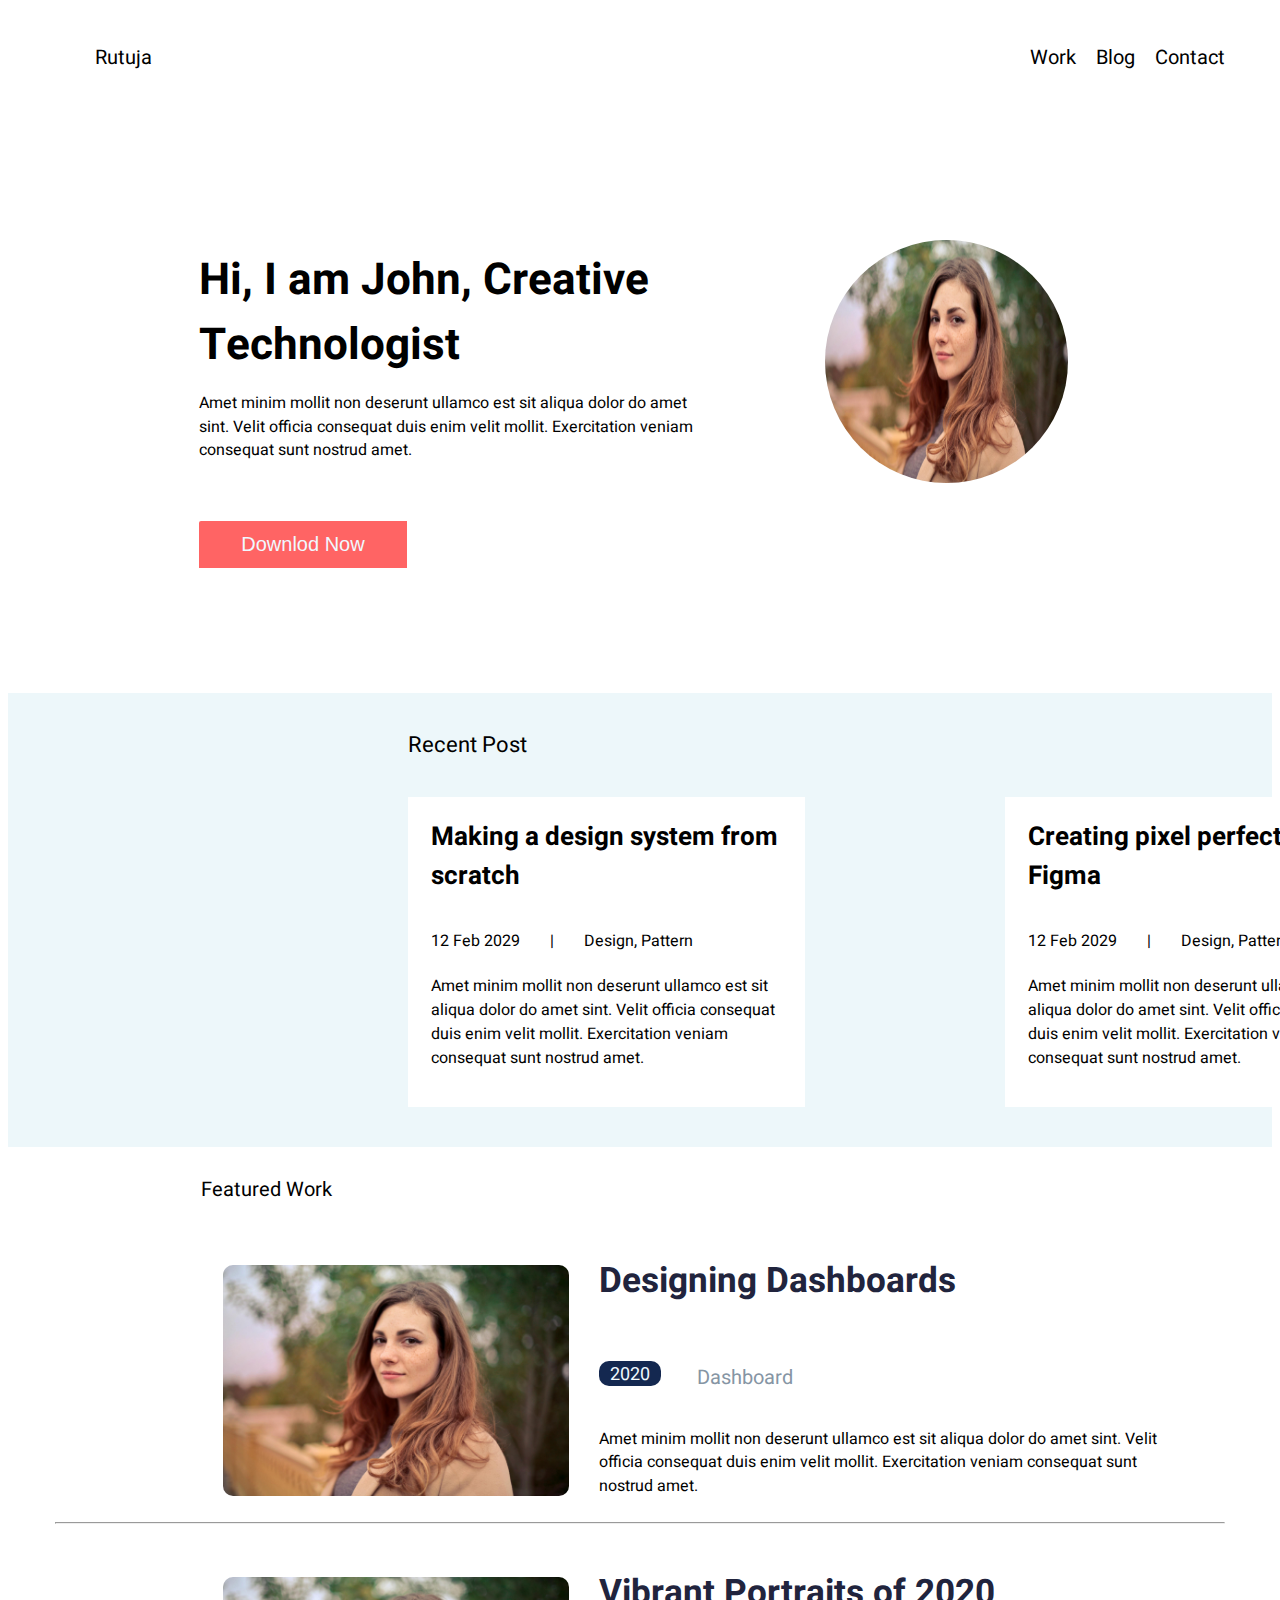
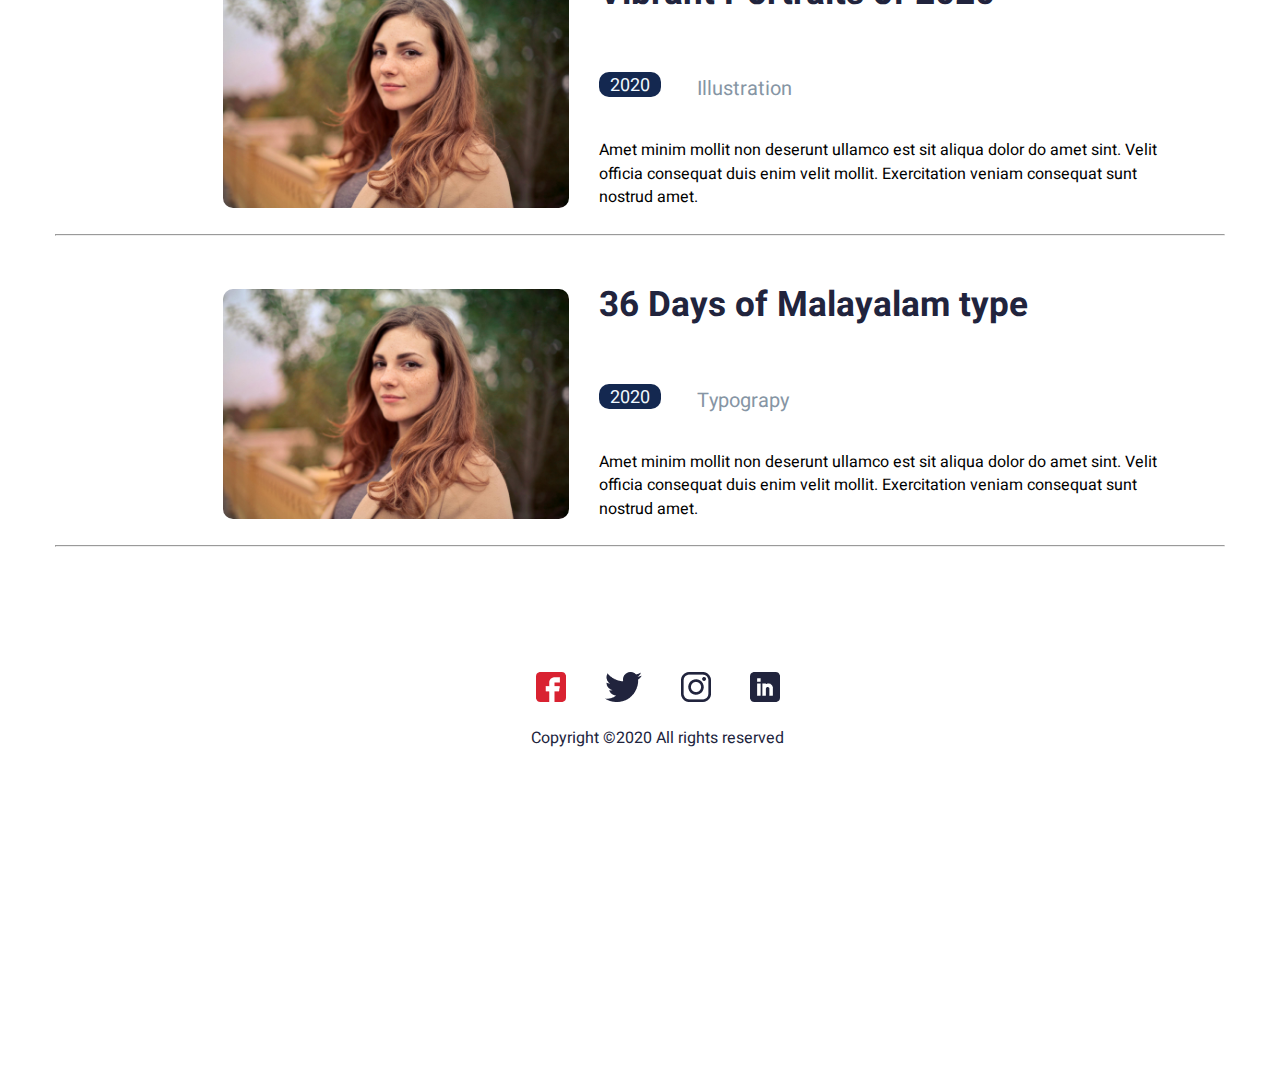
==== commit 7fcc1419: "add" ====
--- a/Assignment2/index.html
+++ b/Assignment2/index.html
@@ -1,3 +1,4 @@
+
 <!DOCTYPE html>
 <html lang="en">
 <head>
--- a/Assignment2/Css/Style.css
+++ b/Assignment2/Css/Style.css
@@ -1,4 +1,3 @@
-<<<<<<< HEAD
 .ContainerMain{
     margin: 0;
     padding: 0;
@@ -15,24 +14,11 @@
 
 
 
-=======
-
-.Container{
-    margin: auto;
-    width: 1170px;
-
-    height: 559px;
-    box-sizing:border-box;
-}
->>>>>>> 9e06f9a9930efe25226eceb398b438f6ce427670
 .Head{
     display: flex;
     justify-content: space-between;
     margin-top: 27px;
-<<<<<<< HEAD
-    
-=======
->>>>>>> 9e06f9a9930efe25226eceb398b438f6ce427670
+    
 }
 
 ul{
@@ -41,24 +27,17 @@
     display: flex;
     justify-content:flex-end;
     gap:20px;    
-<<<<<<< HEAD
     
 }
 a:hover{
     transform: scale(1.1);
     color: brown;
-=======
->>>>>>> 9e06f9a9930efe25226eceb398b438f6ce427670
 }
 a{
     text-decoration: none;
     font-size: 20px;
     color: black;
-<<<<<<< HEAD
      
-=======
-
->>>>>>> 9e06f9a9930efe25226eceb398b438f6ce427670
     width: 106px;
 height: 43px;
 
@@ -94,17 +73,11 @@
     width: 167px;
     height: 21px; 
     font-size: 20px;
-<<<<<<< HEAD
     color: aliceblue;
 }
 .btn{
     width: 208px;
     border: rgba(255, 100, 100, 1);
-=======
-}
-.btn{
-    width: 208px;
->>>>>>> 9e06f9a9930efe25226eceb398b438f6ce427670
   height: 47px;
   border-radius: 2px 0px 0px 0px;
   background-color: rgba(255, 100, 100, 1);
@@ -113,13 +86,10 @@
 
 }
 
-<<<<<<< HEAD
 .btn:hover{
     transform: scale(1.1);
 }
 
-=======
->>>>>>> 9e06f9a9930efe25226eceb398b438f6ce427670
 .MainContent{
     display: flex;
     gap:120px;
@@ -146,39 +116,26 @@
 
 .Post{
     
-<<<<<<< HEAD
     
     width: 100%;
     padding-left: 400px;
-=======
-    margin: auto;
-    width: 1170px;
-    height: 396px;
->>>>>>> 9e06f9a9930efe25226eceb398b438f6ce427670
     margin-top: 125px;
     box-sizing:border-box;
     background-color: rgba(237, 247, 250, 1);
 }
 
 .PostHead{
-<<<<<<< HEAD
     
     width: 1170px;
     display: flex;
     justify-content: space-between;
    
-=======
-    display: flex;
-    justify-content: space-between;
-    margin-left: 144px;
->>>>>>> 9e06f9a9930efe25226eceb398b438f6ce427670
     
 }
 
 .viewAll{
     margin-top: 27px;
     margin-right: 147px;
-<<<<<<< HEAD
     font-size: 16px;
 }
 
@@ -208,35 +165,6 @@
   }
 
   
-=======
-}
-
-/*
- .movie-card:hover {
-    transform: scale(1.03);
-  }
-  */
-
-  .card{
-    display: flex;
-    gap:20px;
-  }
-  .CardOne{
-     width: 422px;
-     height: 295px;
-     
-     margin-top: 22px;
-     background-color: rgba(255, 255, 255, 1);
-     
-  }
-
-  .CardOne.one{
-    margin-left: 144px;
-  }
-  .CardOne.two{
-    margin-right: 146px;
-  }
->>>>>>> 9e06f9a9930efe25226eceb398b438f6ce427670
   .Info{
     display: flex;
     margin-left: 23px;
@@ -271,32 +199,17 @@
 
     margin: auto;
     width: 1170px;
-<<<<<<< HEAD
     margin-top: 12px;
 }
 .FeatureHead{
     margin-left: 146px;
 font-size: 22px;
 line-height: 60px;
-=======
-   
-    margin-top: 125px;
-    box-sizing:border-box;
-   
-}
-.FeatureHead{
-    margin-left: 146px;
-    width: 152px;
-font-size: 22px;
-line-height: 60px;
-text-align: left;
->>>>>>> 9e06f9a9930efe25226eceb398b438f6ce427670
 
 }
 
 .FeaturesHeading{
 
-<<<<<<< HEAD
     width: 500px;
     font-size: 30px;
     color: rgba(33, 36, 61, 1);
@@ -322,26 +235,6 @@
 margin-left: 146px;
 margin-top: 45px;
 border-radius: 10px;
-=======
-    width: 305px;
-    height: 44px;  
-    font-size: 20px;
-    line-height: 44.06px;
-    color: rgba(33, 36, 61, 1);
-
-}
-.content{
-    display: flex;
-    gap:20px;
-    margin-left: 22px;
-}
-
-.Image img{
-    width: 246px;
-height: 180px;
-margin-left: 146px;
-margin-top: 22px;
->>>>>>> 9e06f9a9930efe25226eceb398b438f6ce427670
 
 
 }
@@ -353,16 +246,11 @@
 
 .FeatuesInformation{
     width: 594px;
-<<<<<<< HEAD
-=======
-height: 93px;
->>>>>>> 9e06f9a9930efe25226eceb398b438f6ce427670
 font-size: 16px;
 line-height: 23.5px;
 
 }
 
-<<<<<<< HEAD
 .work{
     font-size: 20px;
     color: rgba(134, 149, 164, 1);
@@ -379,15 +267,6 @@
     font-size: 18px;
     background-color: rgba(20, 40, 80, 1);
     color: aliceblue;
-=======
-.yearColor{
-    width: 50px;
-    text-align: center;
-    border-radius: 10px;
-font-size: 18px;
-background-color: rgba(20, 40, 80, 1);
-color: aliceblue;
->>>>>>> 9e06f9a9930efe25226eceb398b438f6ce427670
 }
 
 /*---------------------------------------------------------------------------------------------------*/
@@ -402,7 +281,6 @@
 .FooterLogo{
      text-align: center;
 }
-<<<<<<< HEAD
 
 
 .FooterLogo a{
@@ -411,11 +289,6 @@
 .FooterLogo img:hover{
     transform: scale(1.2);
 }
-=======
-.FooterLogo a{
-    margin-left: 35px;
-}
->>>>>>> 9e06f9a9930efe25226eceb398b438f6ce427670
 
 .text{
     text-align: center;
@@ -441,7 +314,6 @@
         margin-top: 20px;
     }
 
-<<<<<<< HEAD
     .MainContent{
         flex-direction: column-reverse;
         justify-content: center; 
@@ -693,8 +565,10 @@
     }
 } */
 
-=======
-    
-
-}
->>>>>>> 9e06f9a9930efe25226eceb398b438f6ce427670
+
+
+
+
+
+
+
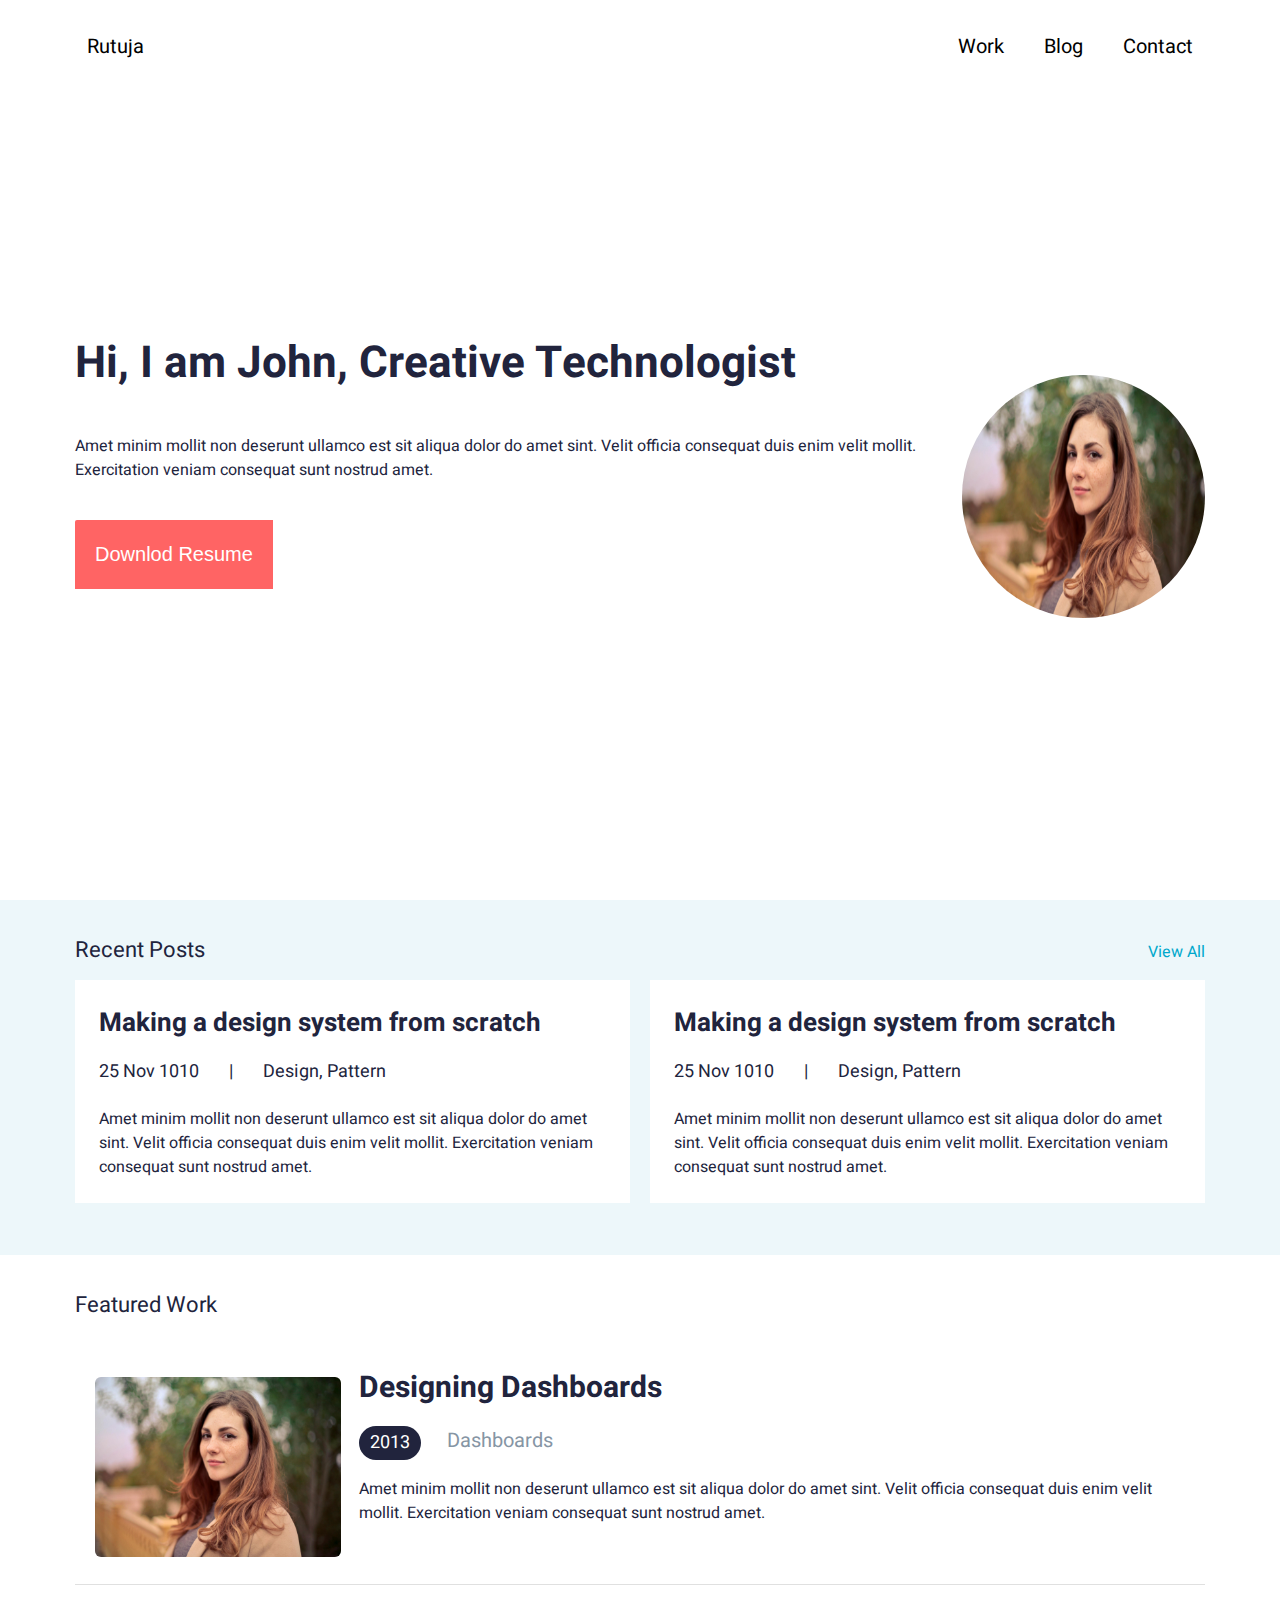
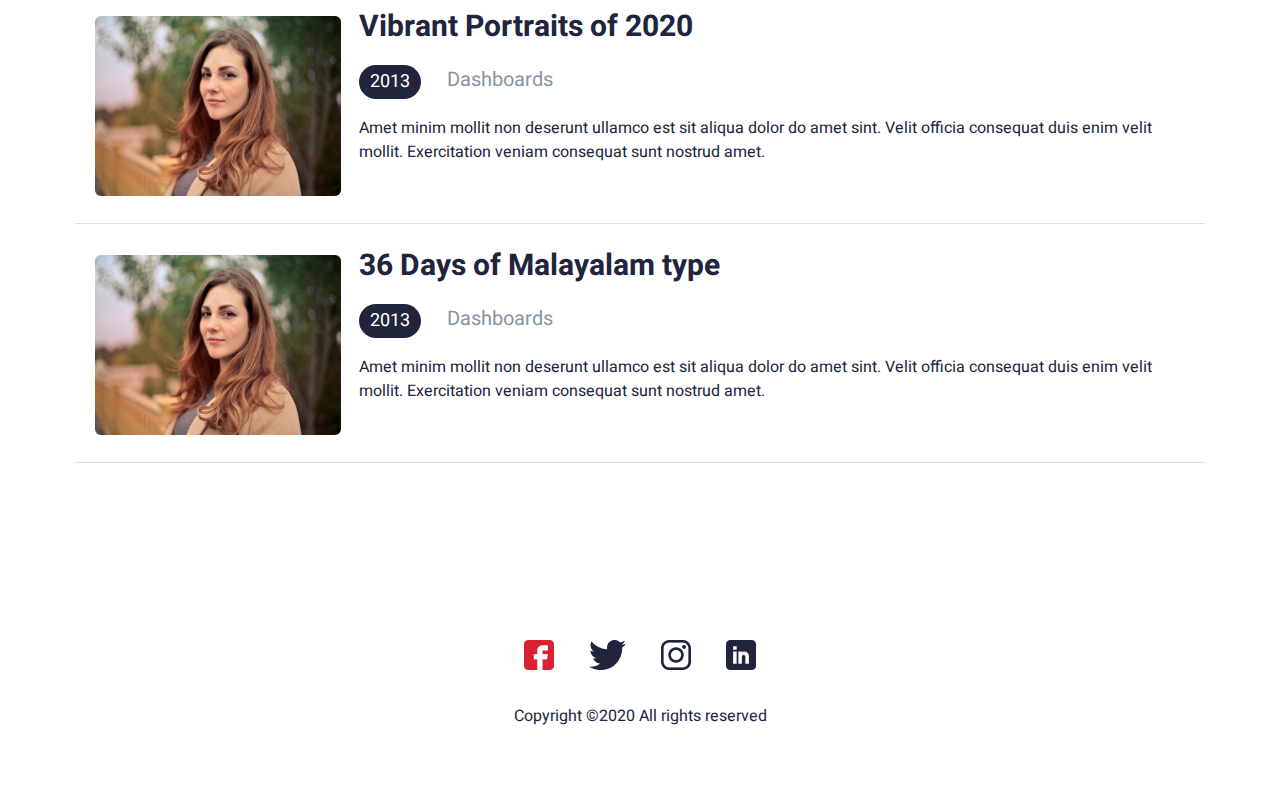
==== commit 9ccdd2bf: "add" ====
--- a/Assignment2/index.html
+++ b/Assignment2/index.html
@@ -1,211 +1,228 @@
-
 <!DOCTYPE html>
 <html lang="en">
 <head>
     <meta charset="UTF-8">
     <meta name="viewport" content="width=device-width, initial-scale=1.0">
+    <title>Document</title>
+
     <link rel="preconnect" href="https://fonts.googleapis.com">
-<link rel="preconnect" href="https://fonts.gstatic.com" crossorigin>
-<link href="https://fonts.googleapis.com/css2?family=DM+Sans:ital,opsz,wght@0,9..40,100..1000;1,9..40,100..1000&family=Heebo&family=Montserrat&family=Open+Sans:ital,wght@0,300..800;1,300..800&display=swap" rel="stylesheet">
-    <link rel="stylesheet" href="Css/Style.css">
-    <title>Document</title>
+    <link rel="preconnect" href="https://fonts.gstatic.com" crossorigin>
+    <link href="https://fonts.googleapis.com/css2?family=DM+Sans:ital,opsz,wght@0,9..40,100..1000;1,9..40,100..1000&family=Heebo&family=Montserrat&family=Open+Sans:ital,wght@0,300..800;1,300..800&display=swap" rel="stylesheet">
+    <link rel="stylesheet" href="Css/style.css" />
 </head>
 <body>
-    <main class="ContainerMain">
-    <div class="Container">
-           <header class="Head">
-             <div class="Logo">
-                <ul>
-                    <li><a href="#">Rutuja</a></li>
-                </ul>
+    <header Class="heading">
+           <div class="container">
+                 <div class="navigation">
+                       <div class="logo">
+                        <li><a href="#">Rutuja</a></li>
+                       </div>
+                      
+                       <ul class="navbar">
+                        <li><a href="#">Work</a></li>
+                        <li><a href="#">Blog</a></li>
+                        <li><a href="#">Contact</a></li>
+                       </ul>
+                
+                 </div>  
+           </div>
+    </header>
+
+    <section class="FirstPage">
+        <div class="container">
+            <div class="profileInfo">
+                <div class="profileIntro">
+                    <div class="profileHeading">
+                  <h1 class="Heading">Hi, I am John, Creative Technologist</h1>
+                   </div>
+                   <div class="profileIntroPragraph">
+                  <p >
+                    Amet minim mollit non deserunt ullamco est sit aliqua dolor do
+                    amet sint. Velit officia consequat duis enim velit mollit.
+                    Exercitation veniam consequat sunt nostrud amet.
+                  </p></div>
+                  <button class="btn"><a href="#">Downlod Resume</a></button>
+                </div>
+      
+                <div class="personLogo">
+                  <img
+                    class="profileImage"
+                    src="Images/person.jpg"
+                    alt="Person-profile"
+                  />
+                </div>
+              </div>
+        </div>
+    </section>
+
+
+
+
+
+    <section class="recentPostCards">
+        <div class="container">
+            <div class="recentPosts">
+                <div class="recentPostHeading">
+                       <div class="recentPostPage">
+                        <h3 class="recentPost"> Recent Posts</p>
+                       </div>
+                       <div class="viewPostLink">
+                        <a class="viewPost" src="#">View All</a> 
+                    </div>
+                </div>
+
+                <div class="posts">
+                    <div class="cards">
+                        <div class="recentPostCardHeading">
+                            <h3>Making a design system from scratch</h3>
+                        </div>
+                        <div class="yearAndWorkInfo">
+                            <div><span>25 Nov 1010</span></div>
+                            <div> <span>|</span></div>
+                            <div> <span>Design, Pattern</span></div>
+                        </div>
+                        <div class="recentPostParagraph">
+                            <p>Amet minim mollit non deserunt ullamco est sit aliqua dolor do amet sint. Velit officia consequat duis enim velit mollit. Exercitation veniam consequat sunt nostrud amet.</p>
+                        </div>
+                    </div>
+
+             
+                <div class="cards">
+                    <div class="recentPostCardHeading">
+                        <h3>Making a design system from scratch</h3>
+                    </div>
+                    <div class="yearAndWorkInfo">
+                           <div><span>25 Nov 1010</span></div>
+                           <div> <span>|</span></div>
+                           <div> <span>Design, Pattern</span></div>
+                    </div>
+                    <div class="recentPostParagraph">
+                        <p>Amet minim mollit non deserunt ullamco est sit aliqua dolor do amet sint. Velit officia consequat duis enim velit mollit. Exercitation veniam consequat sunt nostrud amet.</p>
+                    </div>
+                </div>
+                </div>
+
+            </div>
+        </div>
+    </section>
+
+
+
+    <section class="featuredWork">
+        <div class="container">
+
+            <div class="featuredWorkPageHeading">
+                <p>Featured Work</p>
+            </div>
+
+
+
+             <div class="featuredWorkSection">
+                 <div class="featuredWorkImage">
+                    <img src="Images/person.jpg" alt="Featues" />
+                 </div>
+                 <div class="featureadWorkInfo">
+                       <div class="fearuredWorkHeading">
+                          <h2 class="FeaturedCardHeading">
+                            Designing Dashboards
+                          </h2>
+                       </div>
+                       <div class="YearAndWork">
+                            <div class="year">
+                                <p>2013</p>
+                            </div>
+                            <div class="work">
+                                <p>Dashboards</p>
+                            </div>
+                       </div>
+
+                       <div class="featuredWorkParagraph">
+                        <p>
+                            Amet minim mollit non deserunt ullamco est sit aliqua dolor do amet sint. Velit officia consequat duis enim velit mollit. Exercitation veniam consequat sunt nostrud amet.
+                            </p>
+                       </div>
+                 </div>
              </div>
-                <ul class="Nav">
-                    <li><a  class="nav"  href="#">Work</a></li>
-                    <li><a  class="nav" href="#">Blog</a></li>
-                    <li><a  class="nav" href="#">Contact</a></li>
-                </ul>
-           </header>
-
-      
-           <div class="MainContent">
-
-             
-              <div class="Content">
-                <h1 class="Heading">Hi, I am John,
-                    Creative Technologist</h1>
-                <p class="paraOne">
-                    Amet minim mollit non deserunt ullamco est sit aliqua dolor do amet sint. Velit officia consequat duis enim velit mollit. Exercitation veniam consequat sunt nostrud amet.
-                </p>
-                <button class="btn" ><a href="#">Downlod Now</a></button>
+
+
+
+             <div class="featuredWorkSection">
+                <div class="featuredWorkImage">
+                   <img src="Images/person.jpg" alt="Featues" />
+                </div>
+                <div class="featureadWorkInfo">
+                      <div class="fearuredWorkHeading">
+                        <h2 class="FeaturedCardHeading"> Vibrant Portraits of 2020
+                         </h2>
+                      </div>
+                      <div class="YearAndWork">
+                           <div class="year">
+                               <p>2013</p>
+                           </div>
+                           <div class="work">
+                               <p>Dashboards</p>
+                           </div>
+                      </div>
+
+                      <div class="featuredWorkParagraph">
+                       <p>
+                           Amet minim mollit non deserunt ullamco est sit aliqua dolor do amet sint. Velit officia consequat duis enim velit mollit. Exercitation veniam consequat sunt nostrud amet.
+                           </p>
+                      </div>
+                </div>
+            </div>
+
+
+
+
+
+
+
+            <div class="featuredWorkSection">
+                <div class="featuredWorkImage">
+                   <img src="Images/person.jpg" alt="Featues" />
+                </div>
+                <div class="featureadWorkInfo">
+                      <div class="fearuredWorkHeading">
+                        <h2 class="FeaturedCardHeading">
+                            36 Days of Malayalam type
+                         </h2>
+                      </div>
+                      <div class="YearAndWork">
+                           <div class="year">
+                               <p>2013</p>
+                           </div>
+                           <div class="work">
+                               <p>Dashboards</p>
+                           </div>
+                      </div>
+
+                      <div class="featuredWorkParagraph">
+                       <p>
+                           Amet minim mollit non deserunt ullamco est sit aliqua dolor do amet sint. Velit officia consequat duis enim velit mollit. Exercitation veniam consequat sunt nostrud amet.
+                           </p>
+                      </div>
+                </div>
+            </div>
+        </div>
+    </section>
+
+
+    <section class="PageFooter">
+        <div class="container">
+            <div class="Footer">
+                <div class="FooterLogo Container">
+                  <a href="#"><img src="Images/fb.png" /></a>
+                  <a href="#"><img src="Images/Group.png" /></a>
+                  <a href="#"><img src="Images/insta.png" /></a>
+                  <a href="#"><img src="Images/Linkedin.png" /></a>
+                </div>
+                <div class="text">
+                  <p>Copyright ©2020 All rights reserved</p>
+                </div>
               </div>
-
-               <div class="personLogo">
-                <img class="profileImage" src="Images/person.jpg" alt="Person-profile">
-               </div>
- 
-           </div>  
-
-    </div>
- 
-
-    <div class="Post">
-        <div class="PostHead">
-             <div class="RecentPost">
-                <p>Recent Post</p>
- 
-             </div>
-             <div class="viewAll">
-                <a href="#">View All</a>
-             </div>
-
-        </div>
-
-        <div class="card">
-                 <div class="CardOne one" >
-                        <h3>Making a design system from scratch</h3>
-                        <div class="Info">
-                            <div>
-                                12 Feb 2029
-                            </div>
-                            <span>|</span>
-                            <div>
-                                Design, Pattern
-                            </div>
-                        </div>
-                         <p>Amet minim mollit non deserunt ullamco est sit aliqua dolor do amet sint. Velit officia consequat duis enim velit mollit. Exercitation veniam consequat sunt nostrud amet.</p>
-
-                 </div>
-
-                 <div class="CardOne two" >
-                    <h3>Creating pixel perfect icons in Figma</h3>
-                    <div class="Info">
-                        <div>
-                            12 Feb 2029
-                        </div>
-                        <span>|</span>
-                        <div>
-                            Design, Pattern
-                        </div>
-                    </div>
-                     <p>Amet minim mollit non deserunt ullamco est sit aliqua dolor do amet sint. Velit officia consequat duis enim velit mollit. Exercitation veniam consequat sunt nostrud amet.</p>
-
-             </div>
-                 
-
-
-        </div>
-
-
-
-
-
-    </div>
-
-    <div class="features">
-         <div class="FeatureHead">
-            <a href="#"> Featured Work</a>
-         </div>
-
-
-         <div class="content">
-
-                <div class="Image">
-                    <img src="Images/person.jpg" alt="Featues">
-                </div>
-                <div class="featuresContent">
-                <div class="FeaturesHeading">
-                    <h3>Designing Dashboards</h3>
-                </div>
-                 <div class="Year">
-                 <div >
-                    <p class="yearColor">2020</p>
-                </div>
-                   <div class="work">
-                    <p>Dashboard</p>
-                </div>
-                 </div>
-
-                <div class="FeatuesInformation">
-                    <p>Amet minim mollit non deserunt ullamco est sit aliqua dolor do amet sint. Velit officia consequat duis enim velit mollit. Exercitation veniam consequat sunt nostrud amet.</p>
-                </div>
-                </div>
-         </div>
-
-
-
-         <hr>
-
-
-         <div class="content">
-
-            <div class="Image">
-                <img src="Images/person.jpg" alt="Featues">
-            </div>
-            <div>
-            <div class="FeaturesHeading">
-                <h3>Vibrant Portraits of 2020</h3>
-            </div>
-             <div class="Year">
-                <div >
-                    <p class="yearColor">2020</p>
-                </div>
-                   <div class="work">
-                    <p>Illustration</p>
-                </div>
-             </div>
-
-            <div class="FeatuesInformation">
-                <p>Amet minim mollit non deserunt ullamco est sit aliqua dolor do amet sint. Velit officia consequat duis enim velit mollit. Exercitation veniam consequat sunt nostrud amet.</p>
-            </div>
-            </div>
-     </div>
-
-
-     <hr>
-
-
-     <div class="content">
-
-        <div class="Image">
-            <img src="Images/person.jpg" alt="Featues">
-        </div>
-        <div>
-        <div class="FeaturesHeading">
-            <h3>36 Days of Malayalam type</h3>
-        </div>
-         <div class="Year">
-            <div >
-                <p class="yearColor">2020</p>
-            </div>
-               <div class="work">
-                <p>Typograpy</p>
-            </div>
-         </div>
-
-        <div class="FeatuesInformation">
-            <p>Amet minim mollit non deserunt ullamco est sit aliqua dolor do amet sint. Velit officia consequat duis enim velit mollit. Exercitation veniam consequat sunt nostrud amet.</p>
-        </div>
-        </div>
- </div>
-<hr>
-
-    </div>
-
-
-    <div class="Footer">
-
-        <div class="FooterLogo">
-            <a  href="#"><img  src="Images/fb.png"/></a>
-            <a href="#"><img  src="Images/Group.png"></a>
-            <a href="#"><img  src="Images/insta.png"/></a>
-            <a href="#"><img  src="Images/Linkedin.png"/></a>
-        </div>
-        <div class="text">
-            <p>Copyright ©2020 All rights reserved </p>
-        </div>
-    </div>
-
-</main>
-
+        </div>
+    </section>
+    
 </body>
 </html>--- a/Assignment2/Css/style.css
+++ b/Assignment2/Css/style.css
@@ -0,0 +1,310 @@
+*{
+    margin: 0;
+    padding: 0;
+    box-sizing: border-box;
+
+}
+body{
+    font-family: "Heebo",serif;
+    color: rgba(33, 36, 61, 1);
+}
+ul,li {
+    list-style: none;
+    gap:40px;
+}
+a{
+    text-decoration: none;
+    font-size: 20px;
+    color: black;
+}
+p{
+    font-size: 16px;
+    line-height: 24px;
+}
+a:hover{
+    transform: scale(1.1);
+    color: brown;
+}
+.navbar{
+     display: flex;
+
+     padding: 12px;
+}
+
+.container{
+    width:1170px;
+    margin: auto;
+    padding: 20px;
+}
+.logo{
+    padding: 12px;
+}
+
+.navigation{
+    display: flex;
+    justify-content: space-between;
+}
+
+.profileHeading{
+
+margin-bottom: 40px;
+font-weight: 700;
+
+}
+
+.Heading{
+   
+font-size: 44px;
+font-weight: 700;
+line-height: 60px;
+}
+
+.profileInfo{
+    display: flex;
+    /* height: 100vh; */
+    height: calc(100vh - 133px);
+    align-items: center;
+    
+}
+.profileIntroPragraph{
+   
+    margin-bottom: 38px;
+}
+.profileImage{
+   
+    width: 243px;
+    height: 243px;
+    border-radius: 50%;
+    
+}
+
+.personLogo{
+    width: 243px;
+height: 243px;
+
+}
+
+
+
+.btn{
+    
+    border:1px rgba(255, 100, 100, 1);
+     padding:20px;
+    border-radius: 2px 0px 0px 0px;
+    background-color: rgba(255, 100, 100, 1);
+    margin-bottom: 70px;
+
+
+
+}
+
+.btn a{
+color: white;
+font-size: 20px;
+font-weight: 500;
+line-height: 29.38px;
+}
+
+.recentPostCards{
+    background-color: rgba(237, 247, 250, 1);
+}
+
+.recentPostPage p{
+    font-size: 22px;
+     line-height: 60px;
+}
+.recentPostHeading{
+    display: flex;
+    justify-content: space-between;
+    
+}
+.viewPostLink p{
+    font-size: 22px;
+    line-height: 60px;
+}
+
+.posts{
+    display: flex;
+    gap:20px;
+    margin-bottom: 32px;
+}
+.cards{
+    padding: 24px;
+    background-color: white;
+}
+
+.cards:hover{
+    transform: scale(-10px);
+    box-shadow: 0 6px 10px rgba(0,0,0,0.15);
+}
+
+.cards h3{
+   
+font-size: 26px;
+line-height: 38.19px;
+margin-bottom: 17px;;
+
+}
+
+.yearAndWorkInfo {
+   
+font-size: 18px;
+
+line-height: 26.44px;
+margin-bottom: 21px;
+
+   display: flex;
+   gap:30px;
+}
+
+.featuredWorkImage img{
+    width: 246px;
+height: 180px;
+border-radius: 6px;
+margin-top: 11px;
+
+}
+
+.featuredWorkSection{
+    display: flex;
+    gap:18px;
+    border-bottom: 1px solid rgba(224, 224, 224, 1);
+    padding: 20px;
+}
+
+.featuredWorkSection:hover{
+
+    transform: scale(-10px);
+    box-shadow: 0 6px 10px rgba(0,0,0,0.15);
+
+}
+
+.featuredWorkPageHeading p{
+font-size: 22px;
+line-height: 60px;
+margin-bottom: 11px;
+}
+
+.fearuredWorkHeading{ 
+font-size: 30px;
+line-height: 44.06px;
+margin-bottom: 16px;
+}
+
+
+
+.YearAndWork{
+    display: flex;
+    gap:26px;
+    margin-bottom: 17px;
+}
+
+
+.Footer{
+    
+ padding: 54px;  
+
+    
+}
+
+.viewPost{
+font-size: 16px;
+font-weight: 400;
+line-height: 23.5px;
+color: rgba(0, 168, 204, 1);
+}
+
+.viewPostLink{
+    padding-top: 20px;
+}
+
+.recentPost{
+font-size: 22px;
+font-weight: 400;
+line-height: 60px;
+}
+
+.FooterLogo{
+    display: flex;
+    justify-content: center;
+    gap:35px;
+    margin-top: 83px;
+    margin-bottom: 26px;
+   
+}
+.FooterLogo img:hover{
+    transform: scale(1.2);
+}
+
+.text{
+    text-align: center;
+    color: rgba(33, 36, 61, 1); 
+    
+}
+
+.work p{
+font-size: 20px;
+line-height: 29.38px;
+color: rgba(134, 149, 164, 1);
+}
+
+.year p{
+    font-size: 18px;
+    width:62px;
+    text-align: center;
+    background-color: rgba(33, 36, 61, 1);
+    border-radius: 50px;
+    padding: 5px;
+    color: white;
+}
+.FeaturedCardHeading{
+font-size: 30px;
+font-weight: 700;
+line-height: 44.06px;
+}
+
+@media screen and (max-width:767px) {
+      .container{
+        width: 100%;
+       
+      }
+
+    .profileInfo{
+        flex-direction: column-reverse;
+        text-align: justify;
+        justify-content: center;
+        gap:0;
+    }
+    .profileIntro{
+        margin-top: 10%;
+    }
+    /* .personLogo img{
+        margin-top: 10%;
+        margin-left: 10%;
+    } */
+
+    .navigation{
+        align-content: center;
+    }
+    .profileImage{
+        gap:0;
+    }
+    .profileHeading{
+        text-align: center;
+    }
+    .btn{
+        margin-left: 25%;
+    }
+    
+    .posts {
+        display: flex;
+        flex-direction: column;
+        gap: 20px;
+
+}
+
+    .featuredWorkSection{
+    flex-direction: column;
+    }
+
+}  